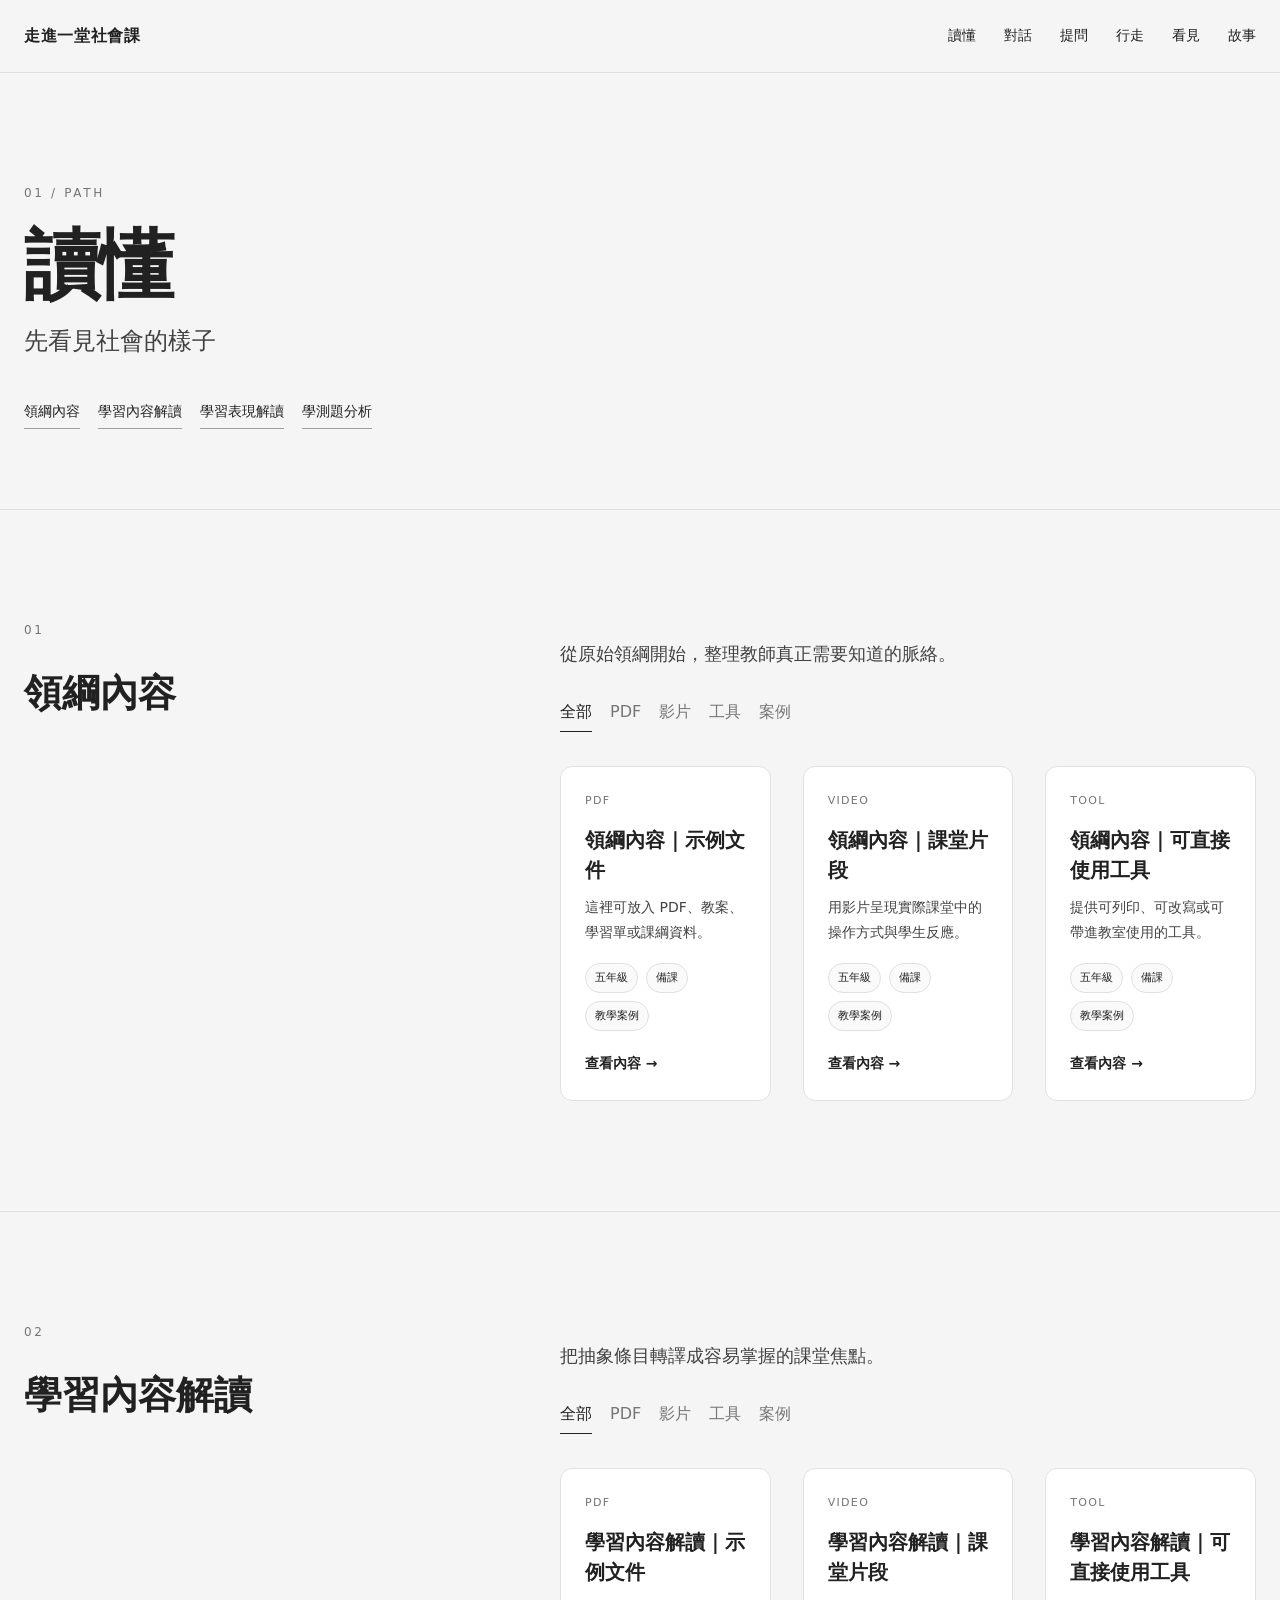
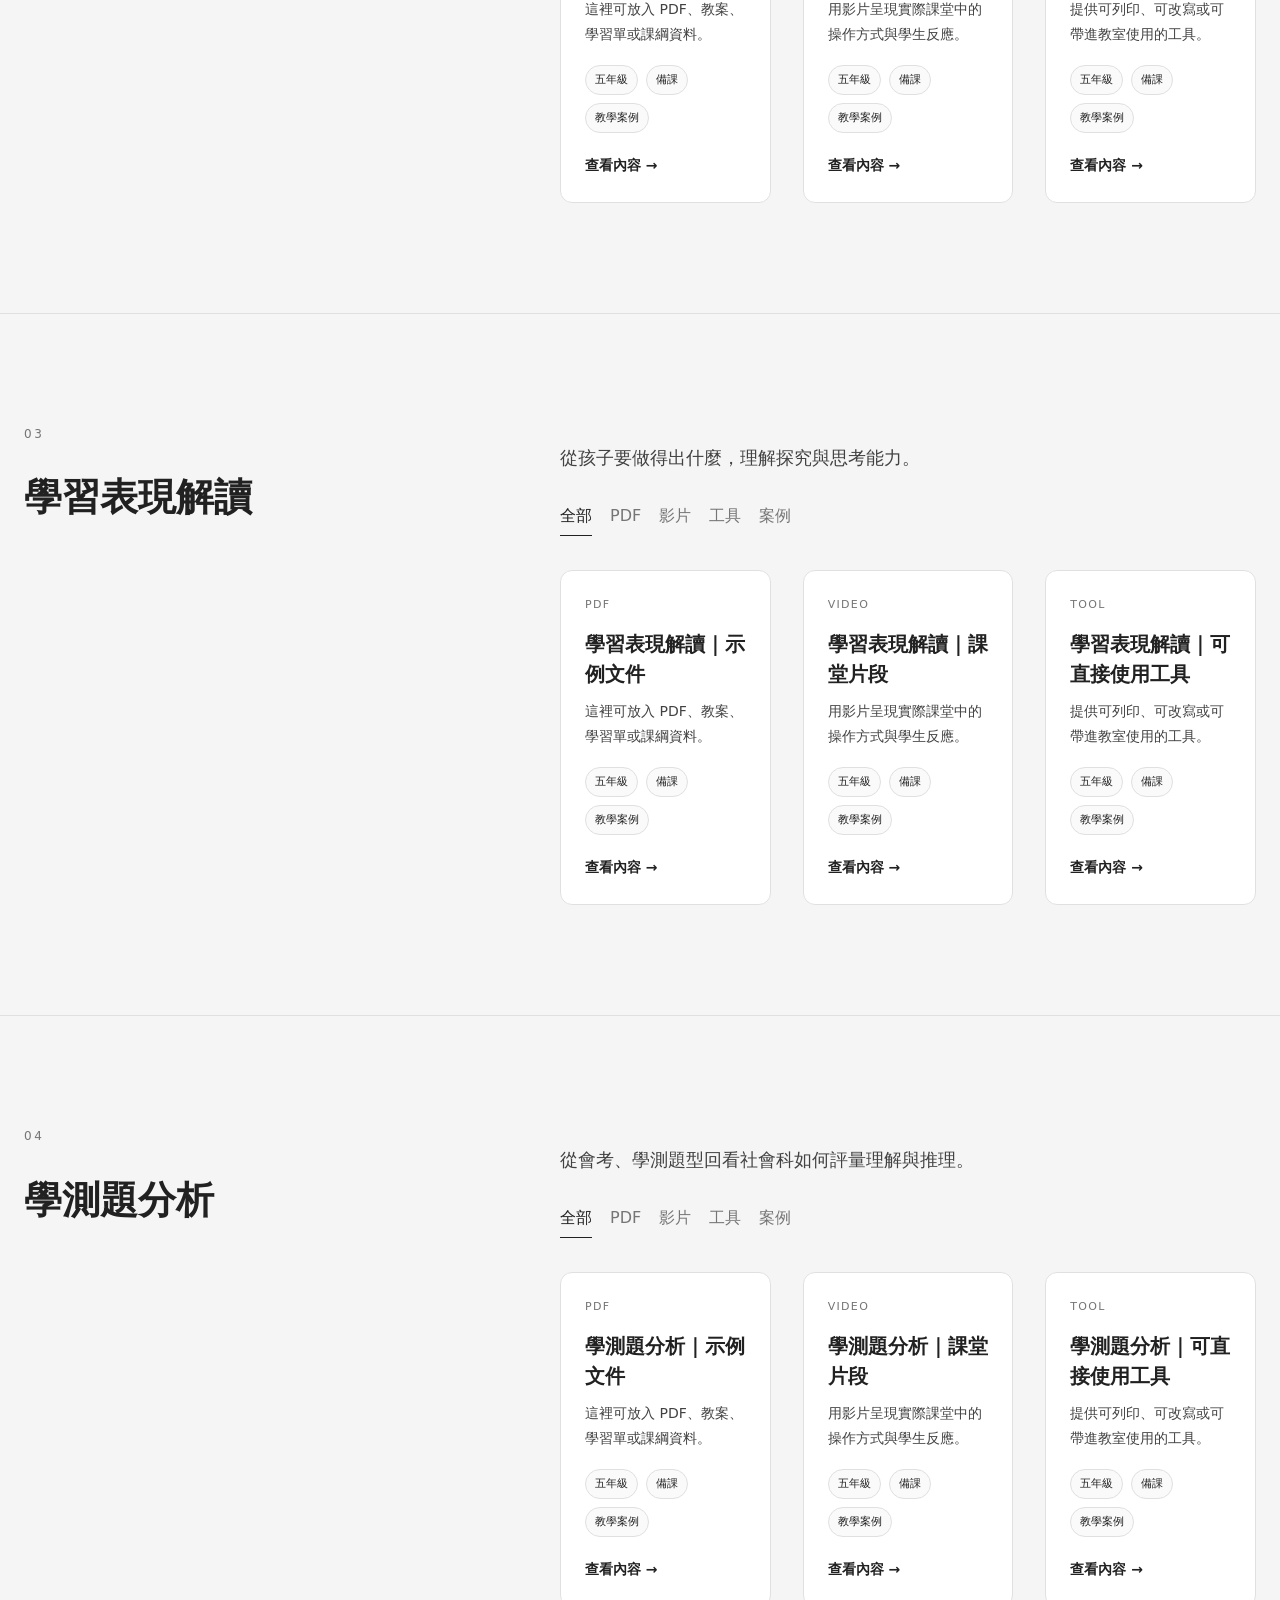
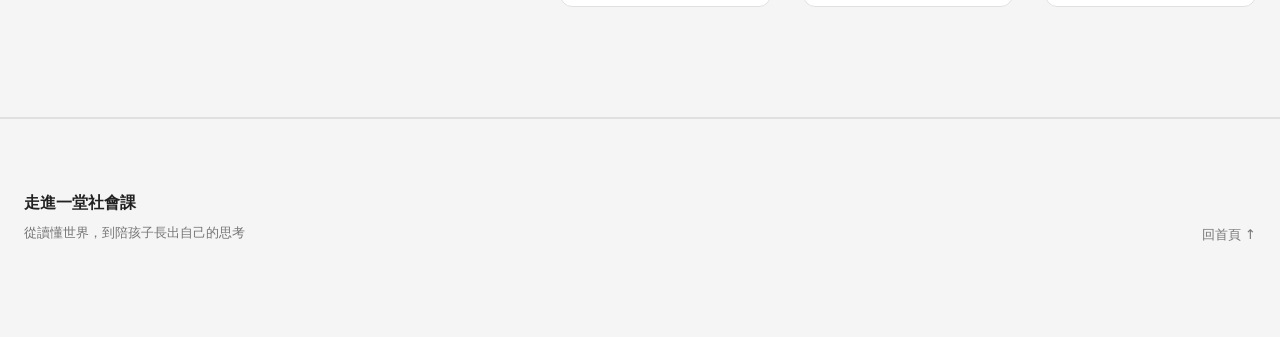
==== read.html @ 01e37ef3 "建立走進一堂社會課網站" ====
<!doctype html><html lang="zh-Hant"><head><meta charset="utf-8"><meta name="viewport" content="width=device-width,initial-scale=1"><title>讀懂｜走進一堂社會課</title><link rel="stylesheet" href="styles.css"></head><body>
<header class="site-header"><div class="container nav"><a class="brand" href="index.html">走進一堂社會課</a><nav class="nav-links"><a href="read.html">讀懂</a><a href="dialogue.html">對話</a><a href="question.html">提問</a><a href="walk.html">行走</a><a href="see.html">看見</a><a href="story.html">故事</a></nav></div></header>
<main><section class="page-hero"><div class="container" data-reveal><div class="eyebrow">01 / PATH</div><h1 class="page-title">讀懂</h1><p class="page-kicker">先看見社會的樣子</p><div class="anchor-nav"><a href="#guideline">領綱內容</a><a href="#content">學習內容解讀</a><a href="#performance">學習表現解讀</a><a href="#assessment">學測題分析</a></div></div></section><section class="content-block" id="guideline"><div class="container"><div class="content-grid"><div data-reveal><div class="eyebrow">01</div><h2>領綱內容</h2></div><div data-reveal><p class="lead">從原始領綱開始，整理教師真正需要知道的脈絡。</p><div class="resource-filters"><button class="filter-btn active" data-filter="all">全部</button><button class="filter-btn" data-filter="pdf">PDF</button><button class="filter-btn" data-filter="video">影片</button><button class="filter-btn" data-filter="tool">工具</button><button class="filter-btn" data-filter="case">案例</button></div><div class="resource-grid"><article class="resource-card" data-type="pdf"><div class="resource-type">PDF</div><h3>領綱內容｜示例文件</h3><p>這裡可放入 PDF、教案、學習單或課綱資料。</p><div class="tags"><span class="tag">五年級</span><span class="tag">備課</span><span class="tag">教學案例</span></div><a class="resource-link" href="#">查看內容 →</a></article><article class="resource-card" data-type="video"><div class="resource-type">VIDEO</div><h3>領綱內容｜課堂片段</h3><p>用影片呈現實際課堂中的操作方式與學生反應。</p><div class="tags"><span class="tag">五年級</span><span class="tag">備課</span><span class="tag">教學案例</span></div><a class="resource-link" href="#">查看內容 →</a></article><article class="resource-card" data-type="tool"><div class="resource-type">TOOL</div><h3>領綱內容｜可直接使用工具</h3><p>提供可列印、可改寫或可帶進教室使用的工具。</p><div class="tags"><span class="tag">五年級</span><span class="tag">備課</span><span class="tag">教學案例</span></div><a class="resource-link" href="#">查看內容 →</a></article></div></div></div></section><section class="content-block" id="content"><div class="container"><div class="content-grid"><div data-reveal><div class="eyebrow">02</div><h2>學習內容解讀</h2></div><div data-reveal><p class="lead">把抽象條目轉譯成容易掌握的課堂焦點。</p><div class="resource-filters"><button class="filter-btn active" data-filter="all">全部</button><button class="filter-btn" data-filter="pdf">PDF</button><button class="filter-btn" data-filter="video">影片</button><button class="filter-btn" data-filter="tool">工具</button><button class="filter-btn" data-filter="case">案例</button></div><div class="resource-grid"><article class="resource-card" data-type="pdf"><div class="resource-type">PDF</div><h3>學習內容解讀｜示例文件</h3><p>這裡可放入 PDF、教案、學習單或課綱資料。</p><div class="tags"><span class="tag">五年級</span><span class="tag">備課</span><span class="tag">教學案例</span></div><a class="resource-link" href="#">查看內容 →</a></article><article class="resource-card" data-type="video"><div class="resource-type">VIDEO</div><h3>學習內容解讀｜課堂片段</h3><p>用影片呈現實際課堂中的操作方式與學生反應。</p><div class="tags"><span class="tag">五年級</span><span class="tag">備課</span><span class="tag">教學案例</span></div><a class="resource-link" href="#">查看內容 →</a></article><article class="resource-card" data-type="tool"><div class="resource-type">TOOL</div><h3>學習內容解讀｜可直接使用工具</h3><p>提供可列印、可改寫或可帶進教室使用的工具。</p><div class="tags"><span class="tag">五年級</span><span class="tag">備課</span><span class="tag">教學案例</span></div><a class="resource-link" href="#">查看內容 →</a></article></div></div></div></section><section class="content-block" id="performance"><div class="container"><div class="content-grid"><div data-reveal><div class="eyebrow">03</div><h2>學習表現解讀</h2></div><div data-reveal><p class="lead">從孩子要做得出什麼，理解探究與思考能力。</p><div class="resource-filters"><button class="filter-btn active" data-filter="all">全部</button><button class="filter-btn" data-filter="pdf">PDF</button><button class="filter-btn" data-filter="video">影片</button><button class="filter-btn" data-filter="tool">工具</button><button class="filter-btn" data-filter="case">案例</button></div><div class="resource-grid"><article class="resource-card" data-type="pdf"><div class="resource-type">PDF</div><h3>學習表現解讀｜示例文件</h3><p>這裡可放入 PDF、教案、學習單或課綱資料。</p><div class="tags"><span class="tag">五年級</span><span class="tag">備課</span><span class="tag">教學案例</span></div><a class="resource-link" href="#">查看內容 →</a></article><article class="resource-card" data-type="video"><div class="resource-type">VIDEO</div><h3>學習表現解讀｜課堂片段</h3><p>用影片呈現實際課堂中的操作方式與學生反應。</p><div class="tags"><span class="tag">五年級</span><span class="tag">備課</span><span class="tag">教學案例</span></div><a class="resource-link" href="#">查看內容 →</a></article><article class="resource-card" data-type="tool"><div class="resource-type">TOOL</div><h3>學習表現解讀｜可直接使用工具</h3><p>提供可列印、可改寫或可帶進教室使用的工具。</p><div class="tags"><span class="tag">五年級</span><span class="tag">備課</span><span class="tag">教學案例</span></div><a class="resource-link" href="#">查看內容 →</a></article></div></div></div></section><section class="content-block" id="assessment"><div class="container"><div class="content-grid"><div data-reveal><div class="eyebrow">04</div><h2>學測題分析</h2></div><div data-reveal><p class="lead">從會考、學測題型回看社會科如何評量理解與推理。</p><div class="resource-filters"><button class="filter-btn active" data-filter="all">全部</button><button class="filter-btn" data-filter="pdf">PDF</button><button class="filter-btn" data-filter="video">影片</button><button class="filter-btn" data-filter="tool">工具</button><button class="filter-btn" data-filter="case">案例</button></div><div class="resource-grid"><article class="resource-card" data-type="pdf"><div class="resource-type">PDF</div><h3>學測題分析｜示例文件</h3><p>這裡可放入 PDF、教案、學習單或課綱資料。</p><div class="tags"><span class="tag">五年級</span><span class="tag">備課</span><span class="tag">教學案例</span></div><a class="resource-link" href="#">查看內容 →</a></article><article class="resource-card" data-type="video"><div class="resource-type">VIDEO</div><h3>學測題分析｜課堂片段</h3><p>用影片呈現實際課堂中的操作方式與學生反應。</p><div class="tags"><span class="tag">五年級</span><span class="tag">備課</span><span class="tag">教學案例</span></div><a class="resource-link" href="#">查看內容 →</a></article><article class="resource-card" data-type="tool"><div class="resource-type">TOOL</div><h3>學測題分析｜可直接使用工具</h3><p>提供可列印、可改寫或可帶進教室使用的工具。</p><div class="tags"><span class="tag">五年級</span><span class="tag">備課</span><span class="tag">教學案例</span></div><a class="resource-link" href="#">查看內容 →</a></article></div></div></div></section></main>
<footer class="footer"><div class="container footer-grid"><div><strong>走進一堂社會課</strong><br><small>從讀懂世界，到陪孩子長出自己的思考</small></div><small><a href="index.html">回首頁 ↑</a></small></div></footer><script src="script.js"></script></body></html>
---- styles.css ----
:root{
  --bg-main:#F5F5F5;
  --bg-card:#FFFFFF;
  --gray-light:#E0E0E0;
  --gray-mid:#9E9E9E;
  --gray-dark:#424242;
  --black:#212121;
  --text-main:#212121;
  --text-secondary:#424242;
  --text-muted:#757575;
  --border:#E0E0E0;
  --container:1240px;
  --radius:16px;
}
*{box-sizing:border-box}
html{scroll-behavior:smooth}
body{
  margin:0;
  background:var(--bg-main);
  color:var(--text-main);
  font-family:"Noto Sans TC","PingFang TC","Microsoft JhengHei",system-ui,sans-serif;
  line-height:1.8;
}
a{color:inherit;text-decoration:none}
img{max-width:100%;display:block}
.container{width:min(var(--container),calc(100% - 48px));margin-inline:auto}
.site-header{
  position:sticky;top:0;z-index:50;background:rgba(245,245,245,.94);
  backdrop-filter:blur(12px);border-bottom:1px solid var(--border)
}
.nav{height:72px;display:flex;align-items:center;justify-content:space-between;gap:24px}
.brand{font-weight:700;letter-spacing:.04em}
.nav-links{display:flex;gap:28px;align-items:center;font-size:14px}
.nav-links a{position:relative}
.nav-links a::after{content:"";position:absolute;left:0;right:0;bottom:-6px;height:1px;background:var(--black);transform:scaleX(0);transform-origin:left;transition:.25s ease}
.nav-links a:hover::after{transform:scaleX(1)}
.hero{min-height:92vh;display:grid;align-items:center;padding:72px 0 56px}
.hero-grid{display:grid;grid-template-columns:1.08fr .92fr;gap:72px;align-items:center}
.eyebrow{font-size:12px;letter-spacing:.22em;color:var(--text-muted);text-transform:uppercase;margin-bottom:18px}
h1{font-size:clamp(56px,6vw,82px);line-height:1.12;letter-spacing:-.03em;margin:0 0 18px}
.hero-sub{font-size:clamp(22px,2.2vw,32px);line-height:1.4;font-weight:400;margin:0 0 26px}
.hero-copy{max-width:600px;color:var(--text-secondary);font-size:17px}
.cta{display:inline-flex;align-items:center;gap:12px;margin-top:34px;border:1px solid var(--gray-dark);border-radius:999px;padding:12px 20px;font-size:14px;transition:.25s ease}
.cta:hover{background:var(--black);color:#fff}
.visual-card{min-height:420px;border:1px solid var(--border);border-radius:28px;background:#fff;display:grid;place-items:center;padding:42px}
.visual-card svg{width:min(440px,100%);height:auto}
.section{padding:140px 0;border-top:1px solid var(--border)}
.section-head{display:flex;justify-content:space-between;gap:32px;align-items:end;margin-bottom:56px}
.section-title{margin:0;font-size:clamp(38px,4vw,56px);line-height:1.2;letter-spacing:-.02em}
.section-note{max-width:380px;color:var(--text-muted)}
.quiz-shell{background:var(--bg-card);border:1px solid var(--border);border-radius:28px;padding:28px;overflow:hidden}
.quiz-intro{display:flex;justify-content:space-between;gap:32px;align-items:end;margin-bottom:24px}
.quiz-intro p{margin:0;color:var(--text-secondary)}
.quiz-frame{width:100%;height:820px;border:0;border-radius:18px;background:#fff}
.path-list{border-top:1px solid var(--border)}
.path-row{display:grid;grid-template-columns:100px 1.15fr 1.35fr 110px;gap:24px;align-items:center;padding:28px 0;border-bottom:1px solid var(--border);transition:.25s ease}
.path-row:hover{padding-left:10px}
.path-no{font-family:Georgia,serif;font-size:58px;font-weight:300;color:var(--gray-mid);line-height:1}
.path-title{font-size:30px;font-weight:700;line-height:1.25}
.path-sub{font-size:14px;color:var(--text-secondary);margin-top:4px}
.path-meta{font-size:14px;color:var(--text-muted)}
.path-icon{display:flex;justify-content:end}
.icon-box{width:74px;height:74px;border-radius:50%;background:#fff;border:1px solid var(--border);display:grid;place-items:center}
.icon-box svg{width:42px;height:42px}
.footer{padding:70px 0 90px;border-top:1px solid var(--border)}
.footer-grid{display:flex;justify-content:space-between;gap:32px;align-items:end}.footer small{color:var(--text-muted)}

/* Subpage */
.page-hero{padding:110px 0 80px;border-bottom:1px solid var(--border)}
.page-title{font-size:clamp(52px,6vw,76px);margin:0 0 14px;line-height:1.1}
.page-kicker{font-size:24px;color:var(--text-secondary);margin:0 0 26px}
.anchor-nav{display:flex;flex-wrap:wrap;gap:18px;margin-top:36px}.anchor-nav a{font-size:14px;border-bottom:1px solid var(--gray-mid);padding-bottom:3px}
.content-block{padding:110px 0;border-bottom:1px solid var(--border)}
.content-grid{display:grid;grid-template-columns:.8fr 1.2fr;gap:72px}.content-grid h2{font-size:38px;margin:0}.lead{font-size:18px;color:var(--text-secondary);max-width:720px}
.resource-filters{display:flex;flex-wrap:wrap;gap:18px;margin:28px 0 34px}.filter-btn{border:0;border-bottom:1px solid transparent;background:none;padding:0 0 4px;cursor:pointer;color:var(--text-muted);font:inherit}.filter-btn.active,.filter-btn:hover{color:var(--black);border-color:var(--black)}
.resource-grid{display:grid;grid-template-columns:repeat(3,1fr);gap:32px}.resource-card{border:1px solid var(--border);border-radius:12px;background:#fff;padding:24px;transition:.25s ease;min-height:220px;display:flex;flex-direction:column}.resource-card:hover{transform:translateY(-2px);border-color:var(--gray-mid)}.resource-type{font-size:11px;letter-spacing:.12em;color:var(--text-muted)}.resource-card h3{font-size:20px;line-height:1.5;margin:14px 0 10px}.resource-card p{font-size:14px;color:var(--text-secondary);margin:0 0 18px}.tags{display:flex;flex-wrap:wrap;gap:8px;margin-top:auto}.tag{font-size:11px;border:1px solid var(--border);background:#fafafa;border-radius:999px;padding:4px 9px}.resource-link{margin-top:20px;font-size:14px;font-weight:600}
.strategy-grid{display:grid;grid-template-columns:repeat(4,1fr);gap:18px;margin-top:32px}.strategy-pill{padding:20px;border:1px solid var(--border);background:#fff;border-radius:14px;font-weight:600}
.story-list{display:grid;grid-template-columns:repeat(2,1fr);gap:28px}.story-card{background:#fff;border:1px solid var(--border);border-radius:14px;padding:28px}.story-card h3{margin:0 0 8px}.story-card p{color:var(--text-secondary)}

@media (max-width:900px){
  .nav-links{display:none}.hero{min-height:auto;padding:96px 0 80px}.hero-grid{grid-template-columns:1fr;gap:40px}.visual-card{min-height:320px}.section{padding:96px 0}.section-head,.quiz-intro{display:block}.section-note{margin-top:16px}.quiz-frame{height:760px}.path-row{grid-template-columns:72px 1fr 70px}.path-meta{grid-column:2/3}.path-icon{grid-row:1/3;grid-column:3}.path-no{font-size:46px}.resource-grid{grid-template-columns:1fr 1fr}.strategy-grid{grid-template-columns:1fr 1fr}.content-grid{grid-template-columns:1fr;gap:28px}.story-list{grid-template-columns:1fr}
}
@media (max-width:640px){
  .container{width:min(var(--container),calc(100% - 48px))}.hero{padding-top:72px}.hero-grid{gap:28px}h1{font-size:44px}.hero-sub{font-size:23px}.visual-card{padding:24px;min-height:260px}.section{padding:84px 0}.section-title{font-size:36px}.quiz-shell{padding:16px;border-radius:18px}.quiz-frame{height:720px}.path-row{grid-template-columns:58px 1fr 54px;gap:14px}.path-no{font-size:40px}.path-title{font-size:24px}.icon-box{width:52px;height:52px}.icon-box svg{width:30px;height:30px}.resource-grid,.strategy-grid{grid-template-columns:1fr}.page-hero{padding:80px 0 58px}.page-title{font-size:46px}.content-block{padding:84px 0}
}
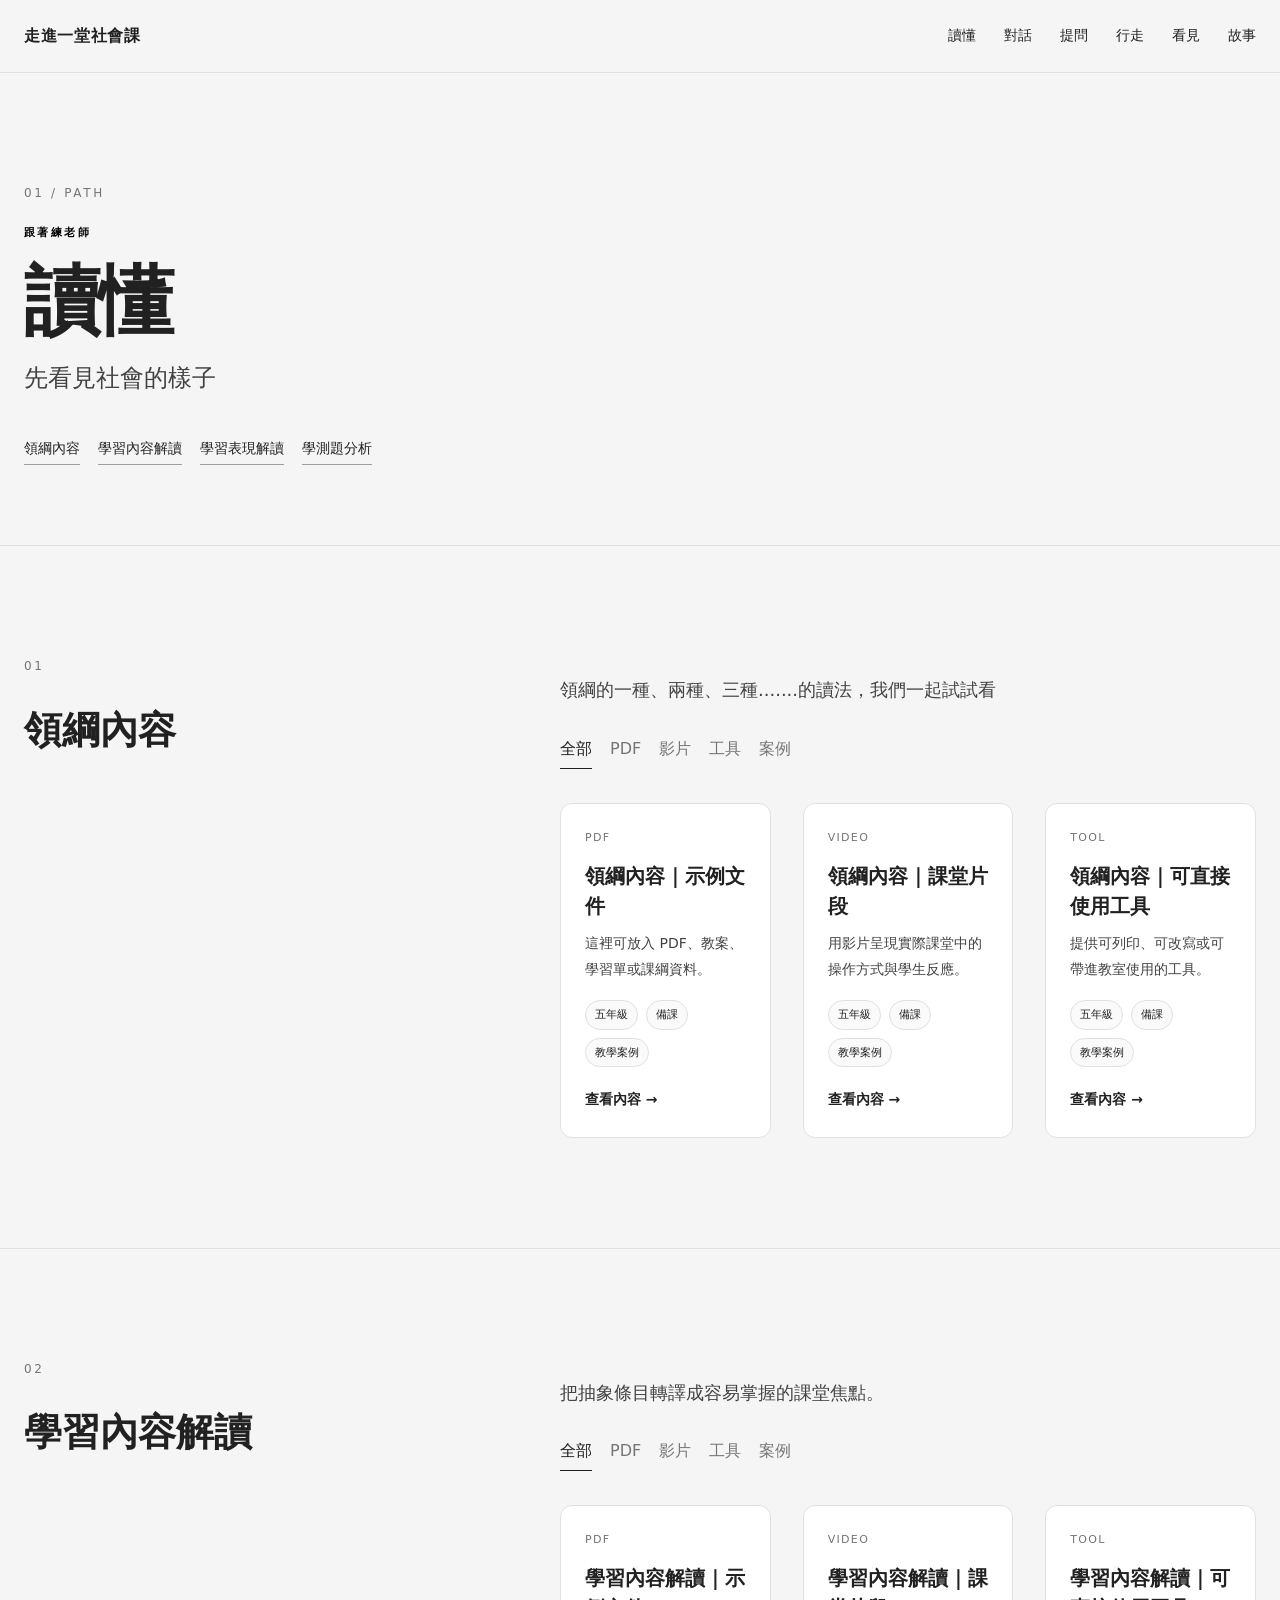
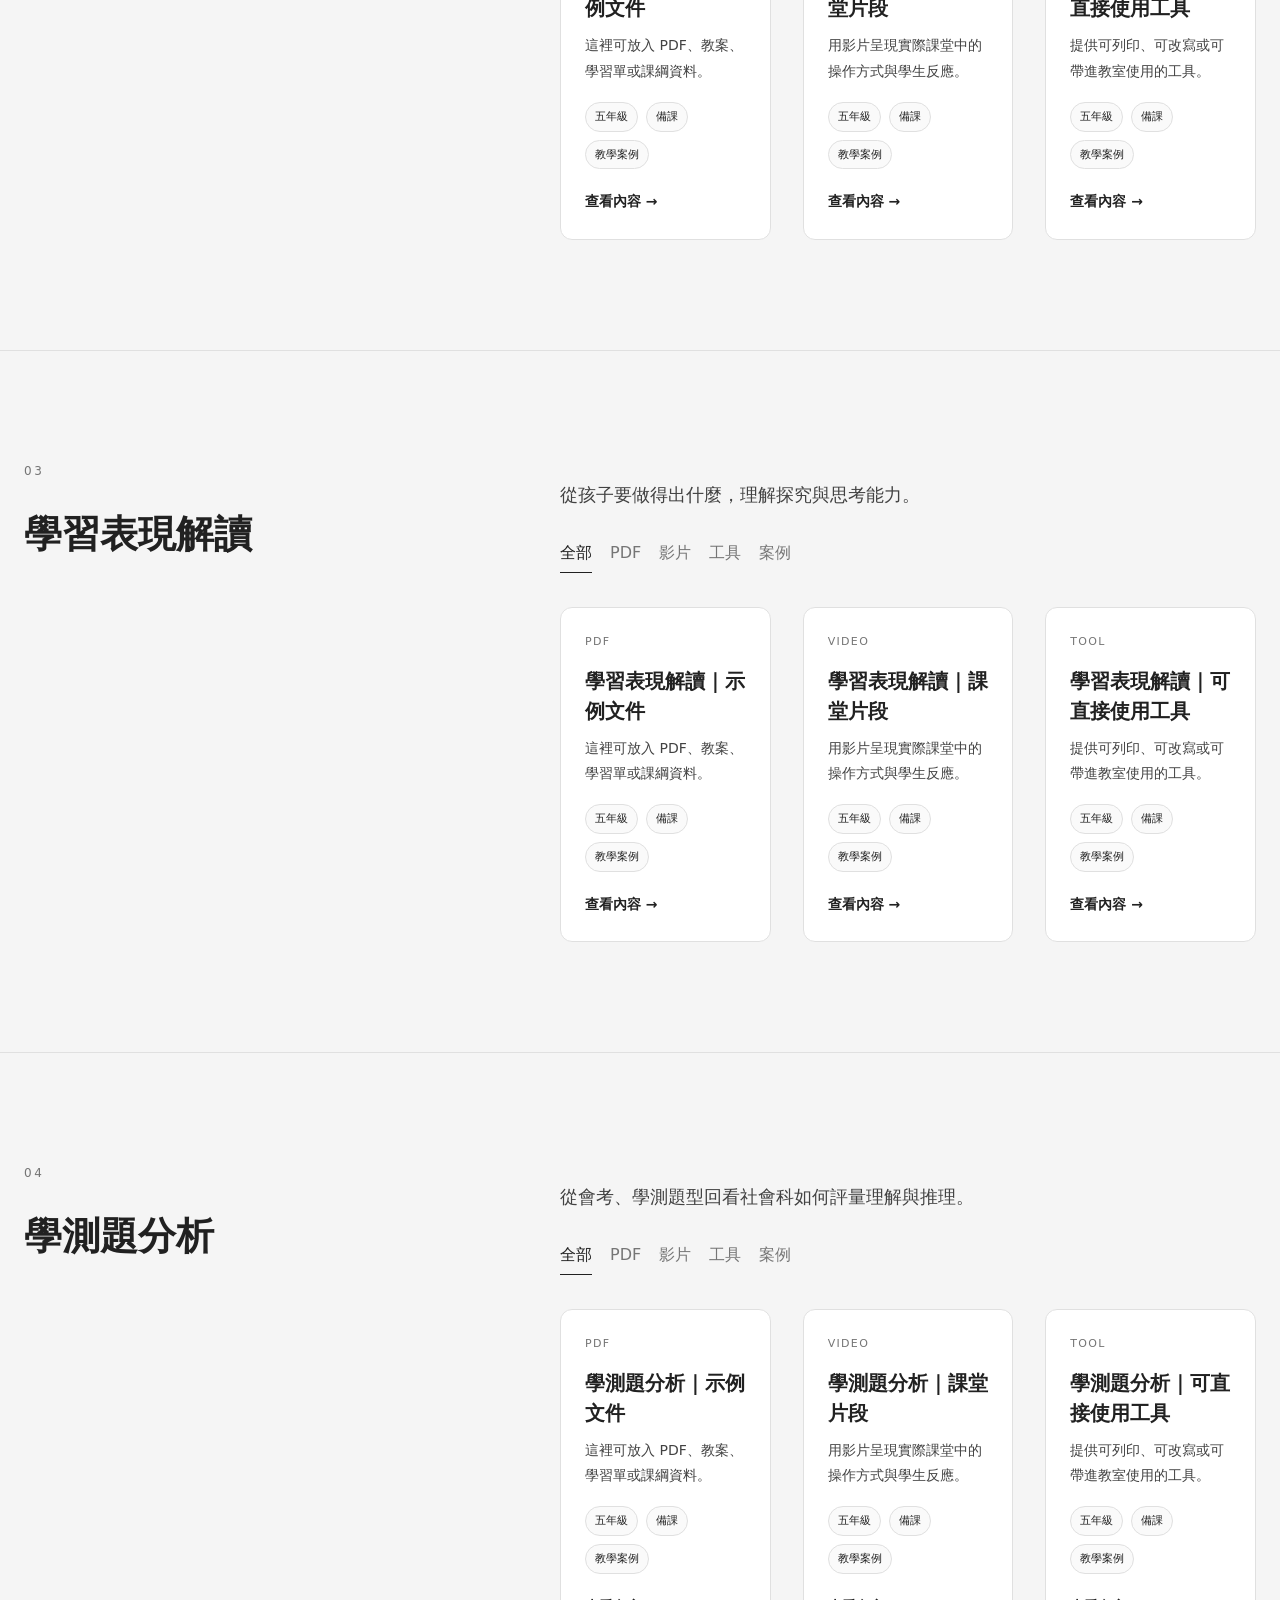
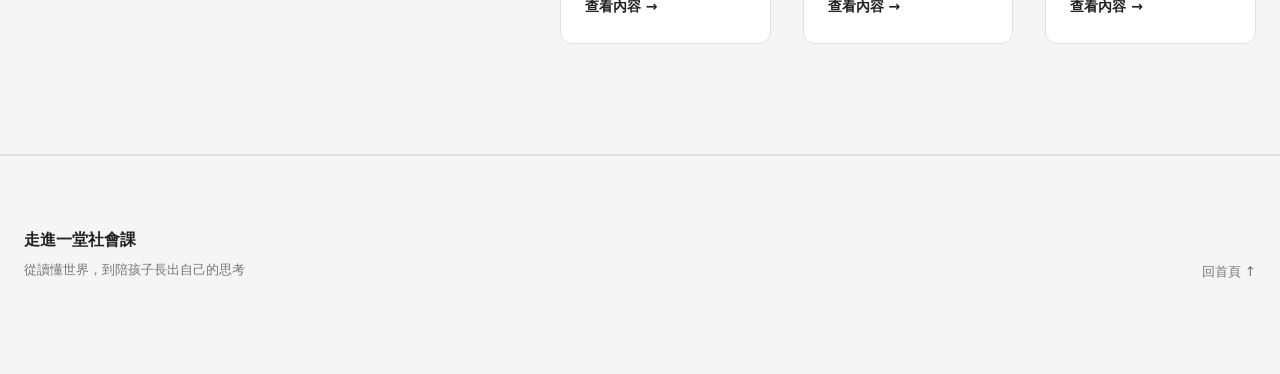
==== commit 68e4ed27: "更新網頁" ====
--- a/read.html
+++ b/read.html
@@ -1,4 +1,4 @@
 <!doctype html><html lang="zh-Hant"><head><meta charset="utf-8"><meta name="viewport" content="width=device-width,initial-scale=1"><title>讀懂｜走進一堂社會課</title><link rel="stylesheet" href="styles.css"></head><body>
 <header class="site-header"><div class="container nav"><a class="brand" href="index.html">走進一堂社會課</a><nav class="nav-links"><a href="read.html">讀懂</a><a href="dialogue.html">對話</a><a href="question.html">提問</a><a href="walk.html">行走</a><a href="see.html">看見</a><a href="story.html">故事</a></nav></div></header>
-<main><section class="page-hero"><div class="container" data-reveal><div class="eyebrow">01 / PATH</div><h1 class="page-title">讀懂</h1><p class="page-kicker">先看見社會的樣子</p><div class="anchor-nav"><a href="#guideline">領綱內容</a><a href="#content">學習內容解讀</a><a href="#performance">學習表現解讀</a><a href="#assessment">學測題分析</a></div></div></section><section class="content-block" id="guideline"><div class="container"><div class="content-grid"><div data-reveal><div class="eyebrow">01</div><h2>領綱內容</h2></div><div data-reveal><p class="lead">從原始領綱開始，整理教師真正需要知道的脈絡。</p><div class="resource-filters"><button class="filter-btn active" data-filter="all">全部</button><button class="filter-btn" data-filter="pdf">PDF</button><button class="filter-btn" data-filter="video">影片</button><button class="filter-btn" data-filter="tool">工具</button><button class="filter-btn" data-filter="case">案例</button></div><div class="resource-grid"><article class="resource-card" data-type="pdf"><div class="resource-type">PDF</div><h3>領綱內容｜示例文件</h3><p>這裡可放入 PDF、教案、學習單或課綱資料。</p><div class="tags"><span class="tag">五年級</span><span class="tag">備課</span><span class="tag">教學案例</span></div><a class="resource-link" href="#">查看內容 →</a></article><article class="resource-card" data-type="video"><div class="resource-type">VIDEO</div><h3>領綱內容｜課堂片段</h3><p>用影片呈現實際課堂中的操作方式與學生反應。</p><div class="tags"><span class="tag">五年級</span><span class="tag">備課</span><span class="tag">教學案例</span></div><a class="resource-link" href="#">查看內容 →</a></article><article class="resource-card" data-type="tool"><div class="resource-type">TOOL</div><h3>領綱內容｜可直接使用工具</h3><p>提供可列印、可改寫或可帶進教室使用的工具。</p><div class="tags"><span class="tag">五年級</span><span class="tag">備課</span><span class="tag">教學案例</span></div><a class="resource-link" href="#">查看內容 →</a></article></div></div></div></section><section class="content-block" id="content"><div class="container"><div class="content-grid"><div data-reveal><div class="eyebrow">02</div><h2>學習內容解讀</h2></div><div data-reveal><p class="lead">把抽象條目轉譯成容易掌握的課堂焦點。</p><div class="resource-filters"><button class="filter-btn active" data-filter="all">全部</button><button class="filter-btn" data-filter="pdf">PDF</button><button class="filter-btn" data-filter="video">影片</button><button class="filter-btn" data-filter="tool">工具</button><button class="filter-btn" data-filter="case">案例</button></div><div class="resource-grid"><article class="resource-card" data-type="pdf"><div class="resource-type">PDF</div><h3>學習內容解讀｜示例文件</h3><p>這裡可放入 PDF、教案、學習單或課綱資料。</p><div class="tags"><span class="tag">五年級</span><span class="tag">備課</span><span class="tag">教學案例</span></div><a class="resource-link" href="#">查看內容 →</a></article><article class="resource-card" data-type="video"><div class="resource-type">VIDEO</div><h3>學習內容解讀｜課堂片段</h3><p>用影片呈現實際課堂中的操作方式與學生反應。</p><div class="tags"><span class="tag">五年級</span><span class="tag">備課</span><span class="tag">教學案例</span></div><a class="resource-link" href="#">查看內容 →</a></article><article class="resource-card" data-type="tool"><div class="resource-type">TOOL</div><h3>學習內容解讀｜可直接使用工具</h3><p>提供可列印、可改寫或可帶進教室使用的工具。</p><div class="tags"><span class="tag">五年級</span><span class="tag">備課</span><span class="tag">教學案例</span></div><a class="resource-link" href="#">查看內容 →</a></article></div></div></div></section><section class="content-block" id="performance"><div class="container"><div class="content-grid"><div data-reveal><div class="eyebrow">03</div><h2>學習表現解讀</h2></div><div data-reveal><p class="lead">從孩子要做得出什麼，理解探究與思考能力。</p><div class="resource-filters"><button class="filter-btn active" data-filter="all">全部</button><button class="filter-btn" data-filter="pdf">PDF</button><button class="filter-btn" data-filter="video">影片</button><button class="filter-btn" data-filter="tool">工具</button><button class="filter-btn" data-filter="case">案例</button></div><div class="resource-grid"><article class="resource-card" data-type="pdf"><div class="resource-type">PDF</div><h3>學習表現解讀｜示例文件</h3><p>這裡可放入 PDF、教案、學習單或課綱資料。</p><div class="tags"><span class="tag">五年級</span><span class="tag">備課</span><span class="tag">教學案例</span></div><a class="resource-link" href="#">查看內容 →</a></article><article class="resource-card" data-type="video"><div class="resource-type">VIDEO</div><h3>學習表現解讀｜課堂片段</h3><p>用影片呈現實際課堂中的操作方式與學生反應。</p><div class="tags"><span class="tag">五年級</span><span class="tag">備課</span><span class="tag">教學案例</span></div><a class="resource-link" href="#">查看內容 →</a></article><article class="resource-card" data-type="tool"><div class="resource-type">TOOL</div><h3>學習表現解讀｜可直接使用工具</h3><p>提供可列印、可改寫或可帶進教室使用的工具。</p><div class="tags"><span class="tag">五年級</span><span class="tag">備課</span><span class="tag">教學案例</span></div><a class="resource-link" href="#">查看內容 →</a></article></div></div></div></section><section class="content-block" id="assessment"><div class="container"><div class="content-grid"><div data-reveal><div class="eyebrow">04</div><h2>學測題分析</h2></div><div data-reveal><p class="lead">從會考、學測題型回看社會科如何評量理解與推理。</p><div class="resource-filters"><button class="filter-btn active" data-filter="all">全部</button><button class="filter-btn" data-filter="pdf">PDF</button><button class="filter-btn" data-filter="video">影片</button><button class="filter-btn" data-filter="tool">工具</button><button class="filter-btn" data-filter="case">案例</button></div><div class="resource-grid"><article class="resource-card" data-type="pdf"><div class="resource-type">PDF</div><h3>學測題分析｜示例文件</h3><p>這裡可放入 PDF、教案、學習單或課綱資料。</p><div class="tags"><span class="tag">五年級</span><span class="tag">備課</span><span class="tag">教學案例</span></div><a class="resource-link" href="#">查看內容 →</a></article><article class="resource-card" data-type="video"><div class="resource-type">VIDEO</div><h3>學測題分析｜課堂片段</h3><p>用影片呈現實際課堂中的操作方式與學生反應。</p><div class="tags"><span class="tag">五年級</span><span class="tag">備課</span><span class="tag">教學案例</span></div><a class="resource-link" href="#">查看內容 →</a></article><article class="resource-card" data-type="tool"><div class="resource-type">TOOL</div><h3>學測題分析｜可直接使用工具</h3><p>提供可列印、可改寫或可帶進教室使用的工具。</p><div class="tags"><span class="tag">五年級</span><span class="tag">備課</span><span class="tag">教學案例</span></div><a class="resource-link" href="#">查看內容 →</a></article></div></div></div></section></main>
+<main><section class="page-hero"><div class="container" data-reveal><div class="eyebrow">01 / PATH</div><div style="font-size:11px;font-weight:700;letter-spacing:.22em;margin-bottom:17px;text-transform:none;color:#000">跟著練老師</div><h1 class="page-title">讀懂</h1><p class="page-kicker">先看見社會的樣子</p><div class="anchor-nav"><a href="#guideline">領綱內容</a><a href="#content">學習內容解讀</a><a href="#performance">學習表現解讀</a><a href="#assessment">學測題分析</a></div></div></section><section class="content-block" id="guideline"><div class="container"><div class="content-grid"><div data-reveal><div class="eyebrow">01</div><h2>領綱內容</h2></div><div data-reveal><p class="lead">領綱的一種、兩種、三種.......的讀法，我們一起試試看</p><div class="resource-filters"><button class="filter-btn active" data-filter="all">全部</button><button class="filter-btn" data-filter="pdf">PDF</button><button class="filter-btn" data-filter="video">影片</button><button class="filter-btn" data-filter="tool">工具</button><button class="filter-btn" data-filter="case">案例</button></div><div class="resource-grid"><article class="resource-card" data-type="pdf"><div class="resource-type">PDF</div><h3>領綱內容｜示例文件</h3><p>這裡可放入 PDF、教案、學習單或課綱資料。</p><div class="tags"><span class="tag">五年級</span><span class="tag">備課</span><span class="tag">教學案例</span></div><a class="resource-link" href="#">查看內容 →</a></article><article class="resource-card" data-type="video"><div class="resource-type">VIDEO</div><h3>領綱內容｜課堂片段</h3><p>用影片呈現實際課堂中的操作方式與學生反應。</p><div class="tags"><span class="tag">五年級</span><span class="tag">備課</span><span class="tag">教學案例</span></div><a class="resource-link" href="#">查看內容 →</a></article><article class="resource-card" data-type="tool"><div class="resource-type">TOOL</div><h3>領綱內容｜可直接使用工具</h3><p>提供可列印、可改寫或可帶進教室使用的工具。</p><div class="tags"><span class="tag">五年級</span><span class="tag">備課</span><span class="tag">教學案例</span></div><a class="resource-link" href="#">查看內容 →</a></article></div></div></div></section><section class="content-block" id="content"><div class="container"><div class="content-grid"><div data-reveal><div class="eyebrow">02</div><h2>學習內容解讀</h2></div><div data-reveal><p class="lead">把抽象條目轉譯成容易掌握的課堂焦點。</p><div class="resource-filters"><button class="filter-btn active" data-filter="all">全部</button><button class="filter-btn" data-filter="pdf">PDF</button><button class="filter-btn" data-filter="video">影片</button><button class="filter-btn" data-filter="tool">工具</button><button class="filter-btn" data-filter="case">案例</button></div><div class="resource-grid"><article class="resource-card" data-type="pdf"><div class="resource-type">PDF</div><h3>學習內容解讀｜示例文件</h3><p>這裡可放入 PDF、教案、學習單或課綱資料。</p><div class="tags"><span class="tag">五年級</span><span class="tag">備課</span><span class="tag">教學案例</span></div><a class="resource-link" href="#">查看內容 →</a></article><article class="resource-card" data-type="video"><div class="resource-type">VIDEO</div><h3>學習內容解讀｜課堂片段</h3><p>用影片呈現實際課堂中的操作方式與學生反應。</p><div class="tags"><span class="tag">五年級</span><span class="tag">備課</span><span class="tag">教學案例</span></div><a class="resource-link" href="#">查看內容 →</a></article><article class="resource-card" data-type="tool"><div class="resource-type">TOOL</div><h3>學習內容解讀｜可直接使用工具</h3><p>提供可列印、可改寫或可帶進教室使用的工具。</p><div class="tags"><span class="tag">五年級</span><span class="tag">備課</span><span class="tag">教學案例</span></div><a class="resource-link" href="#">查看內容 →</a></article></div></div></div></section><section class="content-block" id="performance"><div class="container"><div class="content-grid"><div data-reveal><div class="eyebrow">03</div><h2>學習表現解讀</h2></div><div data-reveal><p class="lead">從孩子要做得出什麼，理解探究與思考能力。</p><div class="resource-filters"><button class="filter-btn active" data-filter="all">全部</button><button class="filter-btn" data-filter="pdf">PDF</button><button class="filter-btn" data-filter="video">影片</button><button class="filter-btn" data-filter="tool">工具</button><button class="filter-btn" data-filter="case">案例</button></div><div class="resource-grid"><article class="resource-card" data-type="pdf"><div class="resource-type">PDF</div><h3>學習表現解讀｜示例文件</h3><p>這裡可放入 PDF、教案、學習單或課綱資料。</p><div class="tags"><span class="tag">五年級</span><span class="tag">備課</span><span class="tag">教學案例</span></div><a class="resource-link" href="#">查看內容 →</a></article><article class="resource-card" data-type="video"><div class="resource-type">VIDEO</div><h3>學習表現解讀｜課堂片段</h3><p>用影片呈現實際課堂中的操作方式與學生反應。</p><div class="tags"><span class="tag">五年級</span><span class="tag">備課</span><span class="tag">教學案例</span></div><a class="resource-link" href="#">查看內容 →</a></article><article class="resource-card" data-type="tool"><div class="resource-type">TOOL</div><h3>學習表現解讀｜可直接使用工具</h3><p>提供可列印、可改寫或可帶進教室使用的工具。</p><div class="tags"><span class="tag">五年級</span><span class="tag">備課</span><span class="tag">教學案例</span></div><a class="resource-link" href="#">查看內容 →</a></article></div></div></div></section><section class="content-block" id="assessment"><div class="container"><div class="content-grid"><div data-reveal><div class="eyebrow">04</div><h2>學測題分析</h2></div><div data-reveal><p class="lead">從會考、學測題型回看社會科如何評量理解與推理。</p><div class="resource-filters"><button class="filter-btn active" data-filter="all">全部</button><button class="filter-btn" data-filter="pdf">PDF</button><button class="filter-btn" data-filter="video">影片</button><button class="filter-btn" data-filter="tool">工具</button><button class="filter-btn" data-filter="case">案例</button></div><div class="resource-grid"><article class="resource-card" data-type="pdf"><div class="resource-type">PDF</div><h3>學測題分析｜示例文件</h3><p>這裡可放入 PDF、教案、學習單或課綱資料。</p><div class="tags"><span class="tag">五年級</span><span class="tag">備課</span><span class="tag">教學案例</span></div><a class="resource-link" href="#">查看內容 →</a></article><article class="resource-card" data-type="video"><div class="resource-type">VIDEO</div><h3>學測題分析｜課堂片段</h3><p>用影片呈現實際課堂中的操作方式與學生反應。</p><div class="tags"><span class="tag">五年級</span><span class="tag">備課</span><span class="tag">教學案例</span></div><a class="resource-link" href="#">查看內容 →</a></article><article class="resource-card" data-type="tool"><div class="resource-type">TOOL</div><h3>學測題分析｜可直接使用工具</h3><p>提供可列印、可改寫或可帶進教室使用的工具。</p><div class="tags"><span class="tag">五年級</span><span class="tag">備課</span><span class="tag">教學案例</span></div><a class="resource-link" href="#">查看內容 →</a></article></div></div></div></section></main>
 <footer class="footer"><div class="container footer-grid"><div><strong>走進一堂社會課</strong><br><small>從讀懂世界，到陪孩子長出自己的思考</small></div><small><a href="index.html">回首頁 ↑</a></small></div></footer><script src="script.js"></script></body></html>
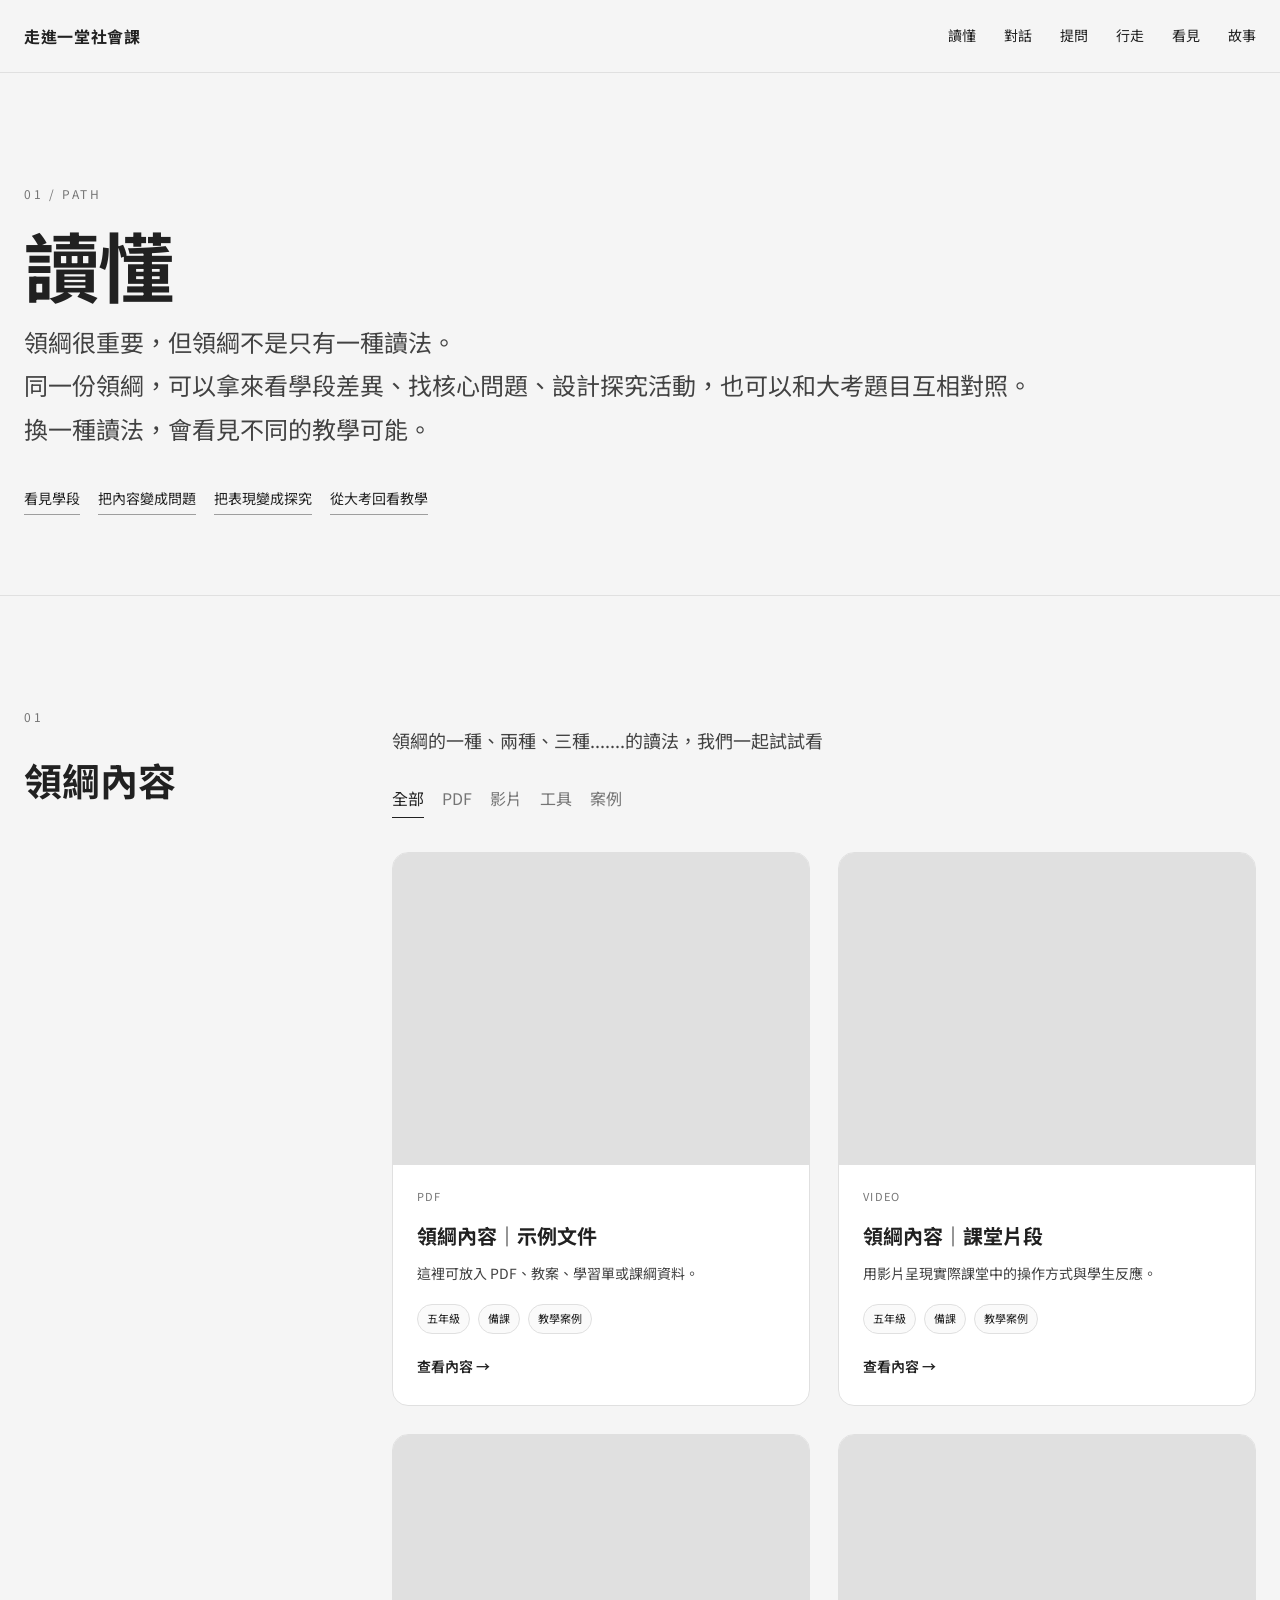
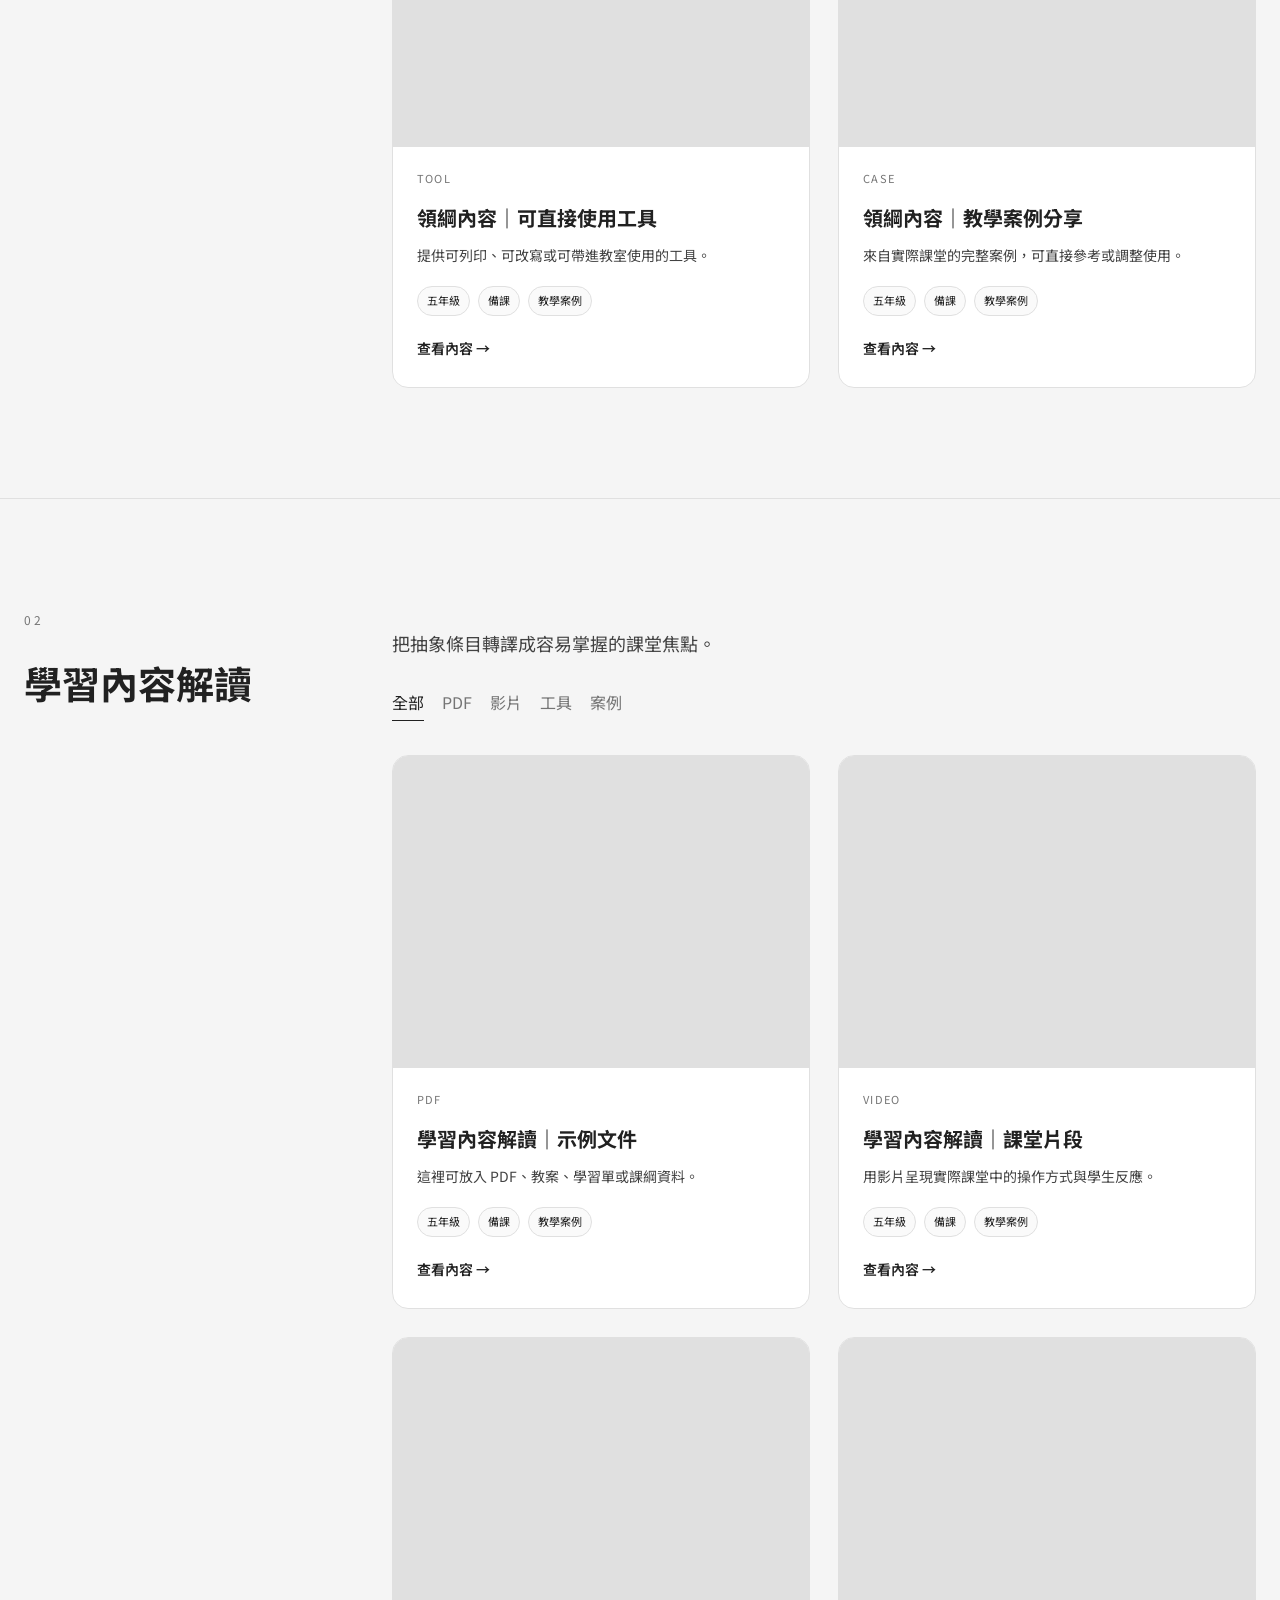
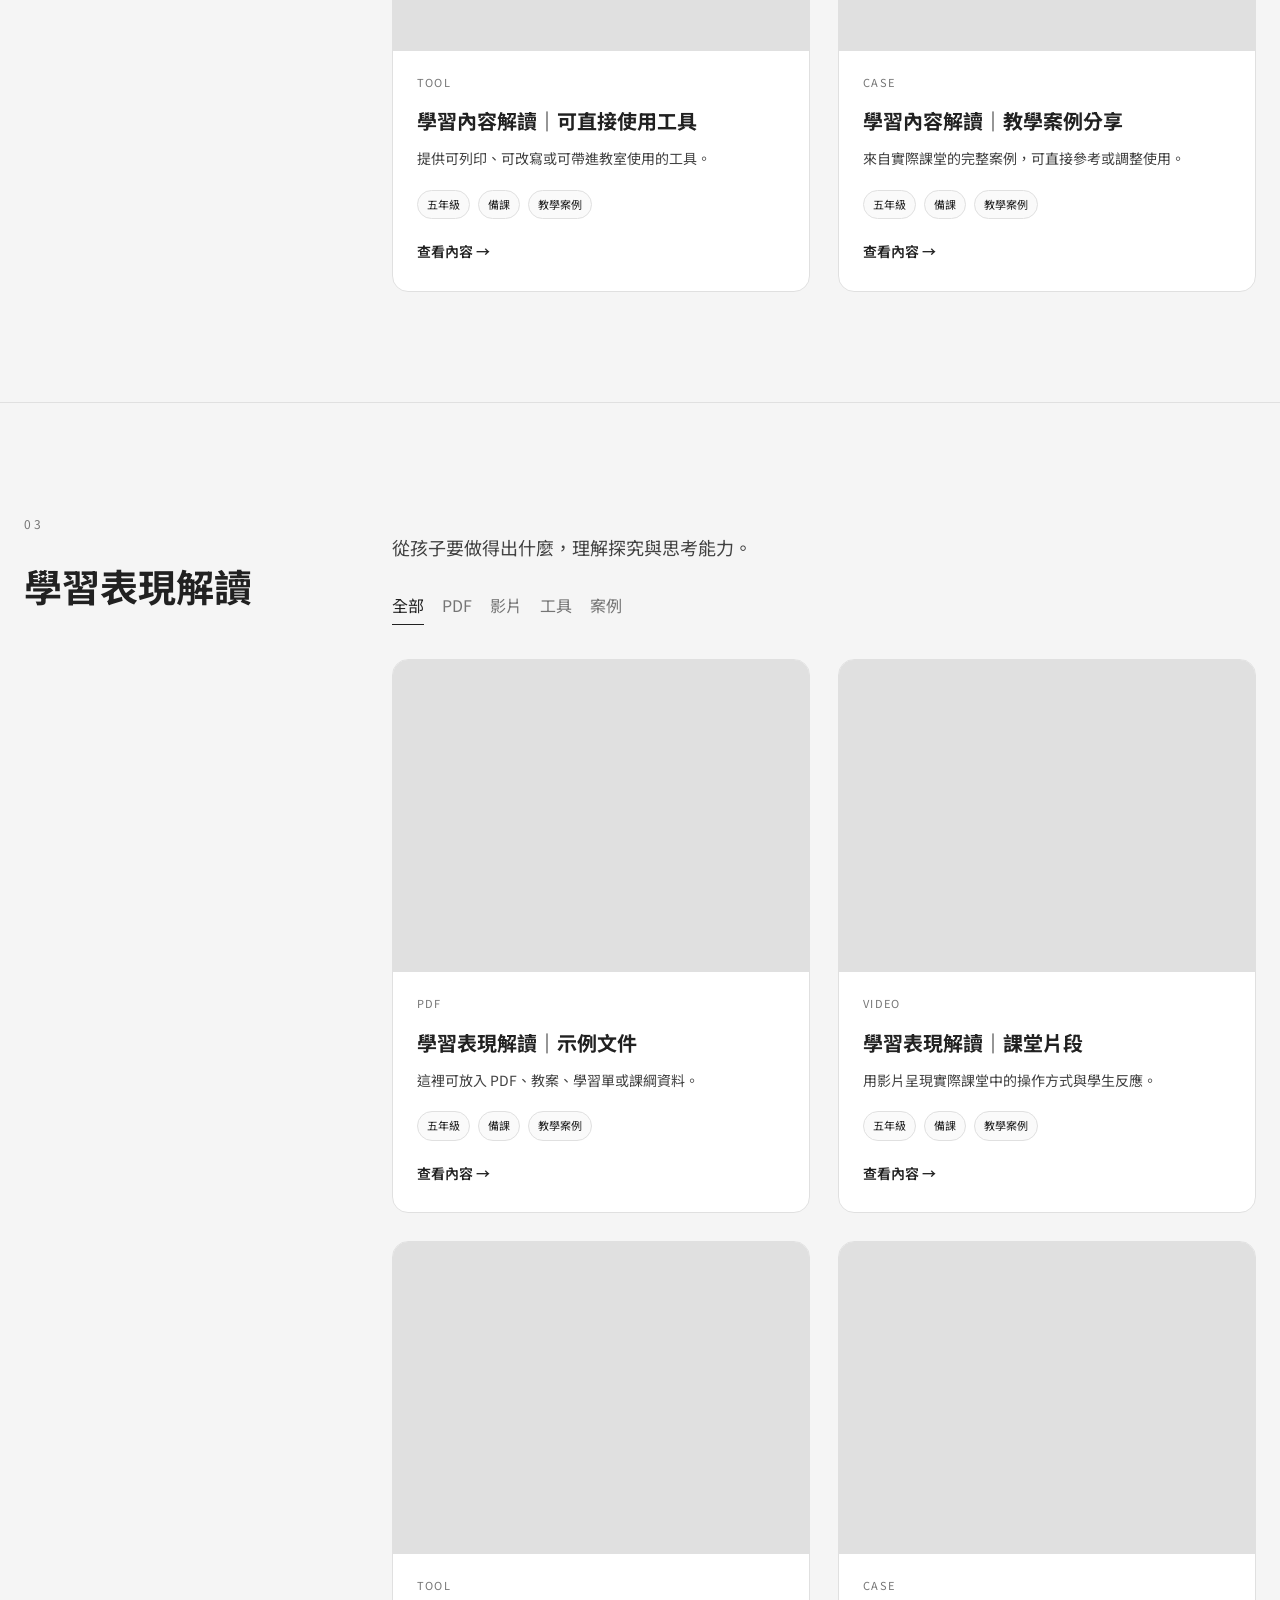
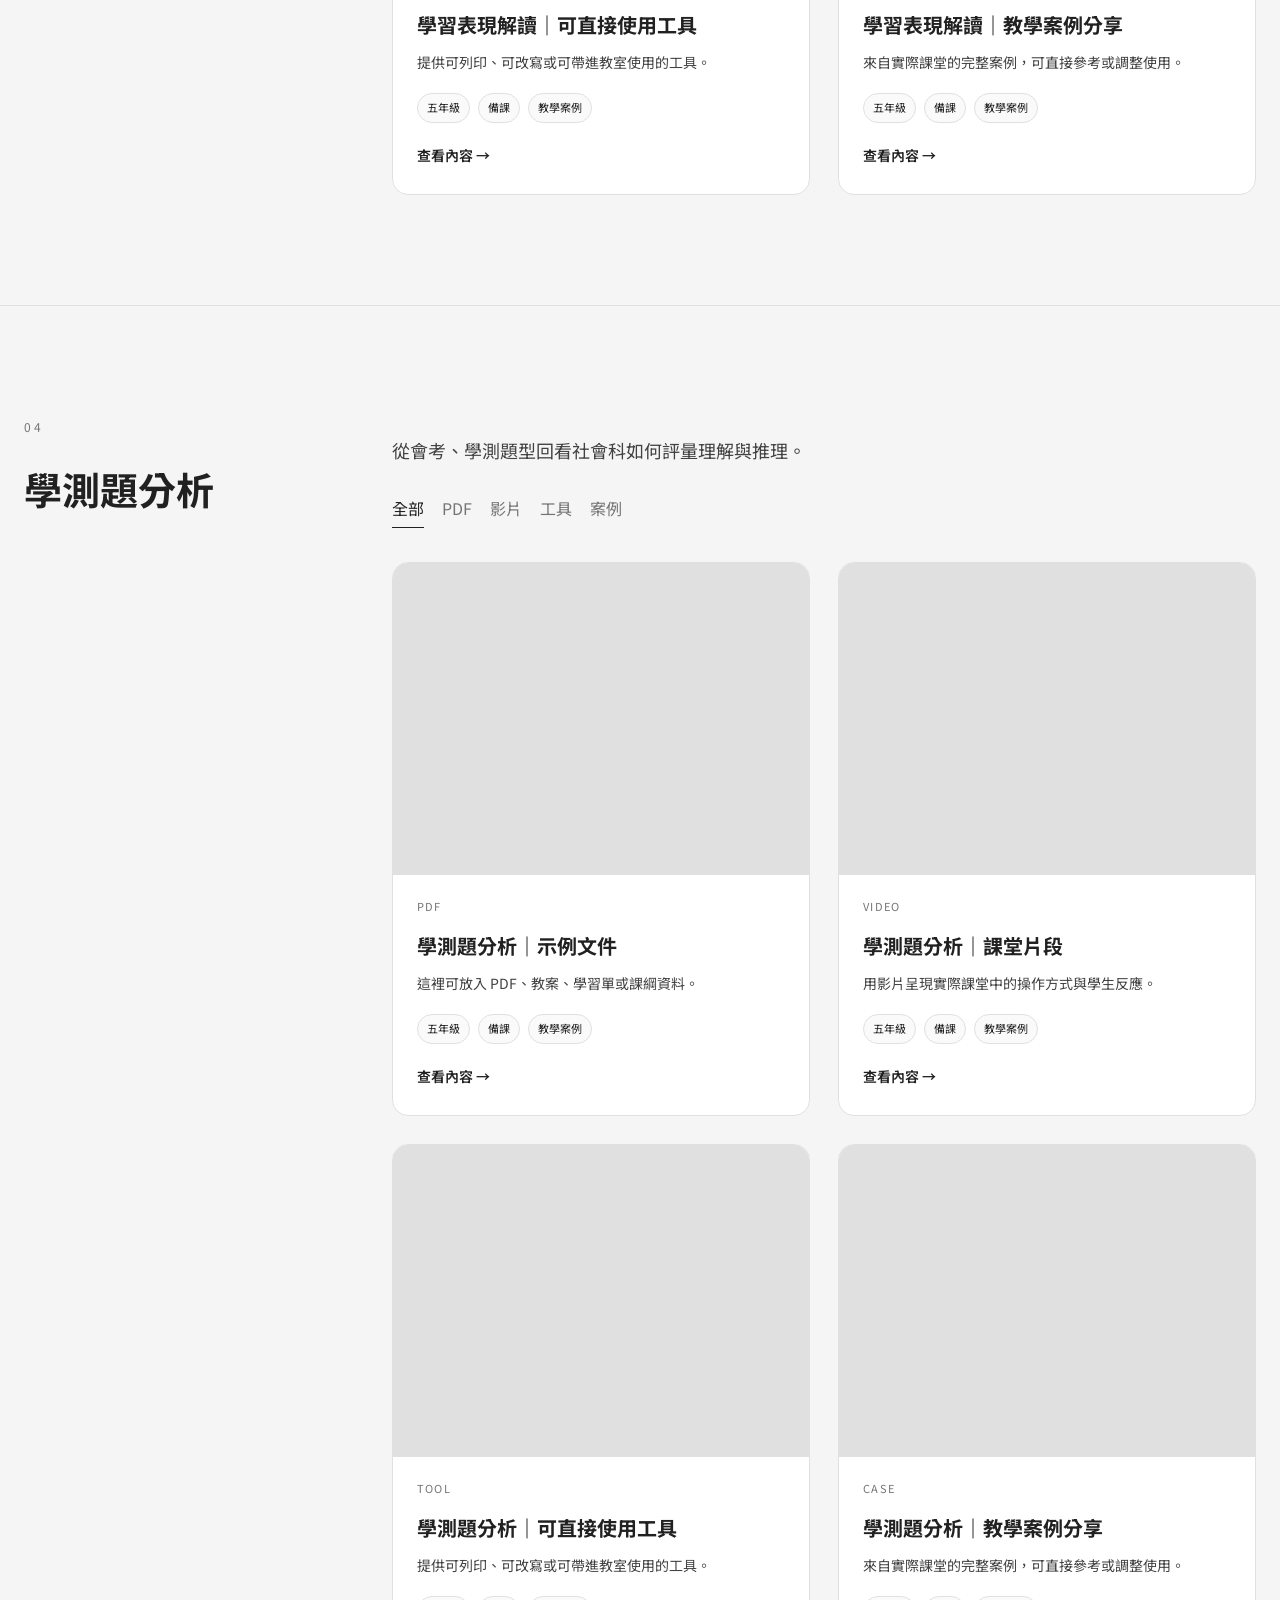
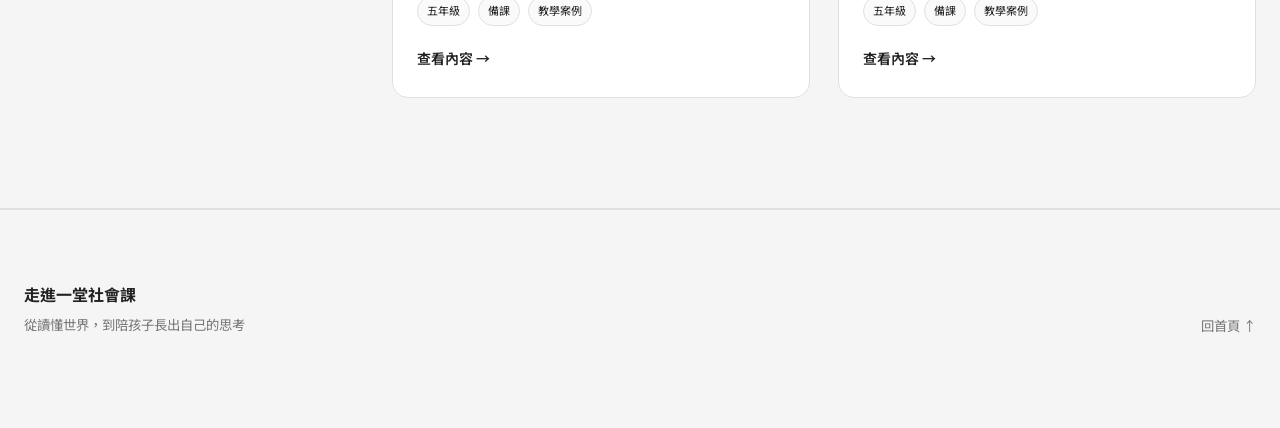
==== commit 71e76a64: "更新網頁" ====
--- a/read.html
+++ b/read.html
@@ -1,4 +1,4 @@
-<!doctype html><html lang="zh-Hant"><head><meta charset="utf-8"><meta name="viewport" content="width=device-width,initial-scale=1"><title>讀懂｜走進一堂社會課</title><link rel="stylesheet" href="styles.css"></head><body>
+<!doctype html><html lang="zh-Hant"><head><meta charset="utf-8"><meta name="viewport" content="width=device-width,initial-scale=1"><title>讀懂｜走進一堂社會課</title><link rel="preconnect" href="https://fonts.googleapis.com"><link rel="preconnect" href="https://fonts.gstatic.com" crossorigin><link href="https://fonts.googleapis.com/css2?family=Noto+Sans+TC:wght@400;500;700;900&family=Inter:wght@400;500;600;700&family=Zen+Maru+Gothic:wght@500;700;900&display=swap" rel="stylesheet"><link rel="stylesheet" href="styles.css"></head><body>
 <header class="site-header"><div class="container nav"><a class="brand" href="index.html">走進一堂社會課</a><nav class="nav-links"><a href="read.html">讀懂</a><a href="dialogue.html">對話</a><a href="question.html">提問</a><a href="walk.html">行走</a><a href="see.html">看見</a><a href="story.html">故事</a></nav></div></header>
-<main><section class="page-hero"><div class="container" data-reveal><div class="eyebrow">01 / PATH</div><div style="font-size:11px;font-weight:700;letter-spacing:.22em;margin-bottom:17px;text-transform:none;color:#000">跟著練老師</div><h1 class="page-title">讀懂</h1><p class="page-kicker">先看見社會的樣子</p><div class="anchor-nav"><a href="#guideline">領綱內容</a><a href="#content">學習內容解讀</a><a href="#performance">學習表現解讀</a><a href="#assessment">學測題分析</a></div></div></section><section class="content-block" id="guideline"><div class="container"><div class="content-grid"><div data-reveal><div class="eyebrow">01</div><h2>領綱內容</h2></div><div data-reveal><p class="lead">領綱的一種、兩種、三種.......的讀法，我們一起試試看</p><div class="resource-filters"><button class="filter-btn active" data-filter="all">全部</button><button class="filter-btn" data-filter="pdf">PDF</button><button class="filter-btn" data-filter="video">影片</button><button class="filter-btn" data-filter="tool">工具</button><button class="filter-btn" data-filter="case">案例</button></div><div class="resource-grid"><article class="resource-card" data-type="pdf"><div class="resource-type">PDF</div><h3>領綱內容｜示例文件</h3><p>這裡可放入 PDF、教案、學習單或課綱資料。</p><div class="tags"><span class="tag">五年級</span><span class="tag">備課</span><span class="tag">教學案例</span></div><a class="resource-link" href="#">查看內容 →</a></article><article class="resource-card" data-type="video"><div class="resource-type">VIDEO</div><h3>領綱內容｜課堂片段</h3><p>用影片呈現實際課堂中的操作方式與學生反應。</p><div class="tags"><span class="tag">五年級</span><span class="tag">備課</span><span class="tag">教學案例</span></div><a class="resource-link" href="#">查看內容 →</a></article><article class="resource-card" data-type="tool"><div class="resource-type">TOOL</div><h3>領綱內容｜可直接使用工具</h3><p>提供可列印、可改寫或可帶進教室使用的工具。</p><div class="tags"><span class="tag">五年級</span><span class="tag">備課</span><span class="tag">教學案例</span></div><a class="resource-link" href="#">查看內容 →</a></article></div></div></div></section><section class="content-block" id="content"><div class="container"><div class="content-grid"><div data-reveal><div class="eyebrow">02</div><h2>學習內容解讀</h2></div><div data-reveal><p class="lead">把抽象條目轉譯成容易掌握的課堂焦點。</p><div class="resource-filters"><button class="filter-btn active" data-filter="all">全部</button><button class="filter-btn" data-filter="pdf">PDF</button><button class="filter-btn" data-filter="video">影片</button><button class="filter-btn" data-filter="tool">工具</button><button class="filter-btn" data-filter="case">案例</button></div><div class="resource-grid"><article class="resource-card" data-type="pdf"><div class="resource-type">PDF</div><h3>學習內容解讀｜示例文件</h3><p>這裡可放入 PDF、教案、學習單或課綱資料。</p><div class="tags"><span class="tag">五年級</span><span class="tag">備課</span><span class="tag">教學案例</span></div><a class="resource-link" href="#">查看內容 →</a></article><article class="resource-card" data-type="video"><div class="resource-type">VIDEO</div><h3>學習內容解讀｜課堂片段</h3><p>用影片呈現實際課堂中的操作方式與學生反應。</p><div class="tags"><span class="tag">五年級</span><span class="tag">備課</span><span class="tag">教學案例</span></div><a class="resource-link" href="#">查看內容 →</a></article><article class="resource-card" data-type="tool"><div class="resource-type">TOOL</div><h3>學習內容解讀｜可直接使用工具</h3><p>提供可列印、可改寫或可帶進教室使用的工具。</p><div class="tags"><span class="tag">五年級</span><span class="tag">備課</span><span class="tag">教學案例</span></div><a class="resource-link" href="#">查看內容 →</a></article></div></div></div></section><section class="content-block" id="performance"><div class="container"><div class="content-grid"><div data-reveal><div class="eyebrow">03</div><h2>學習表現解讀</h2></div><div data-reveal><p class="lead">從孩子要做得出什麼，理解探究與思考能力。</p><div class="resource-filters"><button class="filter-btn active" data-filter="all">全部</button><button class="filter-btn" data-filter="pdf">PDF</button><button class="filter-btn" data-filter="video">影片</button><button class="filter-btn" data-filter="tool">工具</button><button class="filter-btn" data-filter="case">案例</button></div><div class="resource-grid"><article class="resource-card" data-type="pdf"><div class="resource-type">PDF</div><h3>學習表現解讀｜示例文件</h3><p>這裡可放入 PDF、教案、學習單或課綱資料。</p><div class="tags"><span class="tag">五年級</span><span class="tag">備課</span><span class="tag">教學案例</span></div><a class="resource-link" href="#">查看內容 →</a></article><article class="resource-card" data-type="video"><div class="resource-type">VIDEO</div><h3>學習表現解讀｜課堂片段</h3><p>用影片呈現實際課堂中的操作方式與學生反應。</p><div class="tags"><span class="tag">五年級</span><span class="tag">備課</span><span class="tag">教學案例</span></div><a class="resource-link" href="#">查看內容 →</a></article><article class="resource-card" data-type="tool"><div class="resource-type">TOOL</div><h3>學習表現解讀｜可直接使用工具</h3><p>提供可列印、可改寫或可帶進教室使用的工具。</p><div class="tags"><span class="tag">五年級</span><span class="tag">備課</span><span class="tag">教學案例</span></div><a class="resource-link" href="#">查看內容 →</a></article></div></div></div></section><section class="content-block" id="assessment"><div class="container"><div class="content-grid"><div data-reveal><div class="eyebrow">04</div><h2>學測題分析</h2></div><div data-reveal><p class="lead">從會考、學測題型回看社會科如何評量理解與推理。</p><div class="resource-filters"><button class="filter-btn active" data-filter="all">全部</button><button class="filter-btn" data-filter="pdf">PDF</button><button class="filter-btn" data-filter="video">影片</button><button class="filter-btn" data-filter="tool">工具</button><button class="filter-btn" data-filter="case">案例</button></div><div class="resource-grid"><article class="resource-card" data-type="pdf"><div class="resource-type">PDF</div><h3>學測題分析｜示例文件</h3><p>這裡可放入 PDF、教案、學習單或課綱資料。</p><div class="tags"><span class="tag">五年級</span><span class="tag">備課</span><span class="tag">教學案例</span></div><a class="resource-link" href="#">查看內容 →</a></article><article class="resource-card" data-type="video"><div class="resource-type">VIDEO</div><h3>學測題分析｜課堂片段</h3><p>用影片呈現實際課堂中的操作方式與學生反應。</p><div class="tags"><span class="tag">五年級</span><span class="tag">備課</span><span class="tag">教學案例</span></div><a class="resource-link" href="#">查看內容 →</a></article><article class="resource-card" data-type="tool"><div class="resource-type">TOOL</div><h3>學測題分析｜可直接使用工具</h3><p>提供可列印、可改寫或可帶進教室使用的工具。</p><div class="tags"><span class="tag">五年級</span><span class="tag">備課</span><span class="tag">教學案例</span></div><a class="resource-link" href="#">查看內容 →</a></article></div></div></div></section></main>
+<main><section class="page-hero"><div class="container" data-reveal><div class="eyebrow">01 / PATH</div><h1 class="page-title">讀懂</h1><p class="page-kicker">領綱很重要，但領綱不是只有一種讀法。<br>同一份領綱，可以拿來看學段差異、找核心問題、設計探究活動，也可以和大考題目互相對照。<br>換一種讀法，會看見不同的教學可能。</p><div class="anchor-nav"><a href="#guideline">看見學段</a><a href="#content">把內容變成問題</a><a href="#performance">把表現變成探究</a><a href="#assessment">從大考回看教學</a></div></div></section><section class="content-block" id="guideline"><div class="container"><div class="content-grid"><div data-reveal><div class="eyebrow">01</div><h2>領綱內容</h2></div><div data-reveal><p class="lead">領綱的一種、兩種、三種.......的讀法，我們一起試試看</p><div class="resource-filters"><button class="filter-btn active" data-filter="all">全部</button><button class="filter-btn" data-filter="pdf">PDF</button><button class="filter-btn" data-filter="video">影片</button><button class="filter-btn" data-filter="tool">工具</button><button class="filter-btn" data-filter="case">案例</button></div><div class="resource-grid"><article class="resource-card" data-type="pdf"><div class="resource-photo"></div><div class="resource-caption"><div class="resource-type">PDF</div><h3>領綱內容｜示例文件</h3><p>這裡可放入 PDF、教案、學習單或課綱資料。</p><div class="tags"><span class="tag">五年級</span><span class="tag">備課</span><span class="tag">教學案例</span></div><a class="resource-link" href="#">查看內容 →</a></div></article><article class="resource-card" data-type="video"><div class="resource-photo"></div><div class="resource-caption"><div class="resource-type">VIDEO</div><h3>領綱內容｜課堂片段</h3><p>用影片呈現實際課堂中的操作方式與學生反應。</p><div class="tags"><span class="tag">五年級</span><span class="tag">備課</span><span class="tag">教學案例</span></div><a class="resource-link" href="#">查看內容 →</a></div></article><article class="resource-card" data-type="tool"><div class="resource-photo"></div><div class="resource-caption"><div class="resource-type">TOOL</div><h3>領綱內容｜可直接使用工具</h3><p>提供可列印、可改寫或可帶進教室使用的工具。</p><div class="tags"><span class="tag">五年級</span><span class="tag">備課</span><span class="tag">教學案例</span></div><a class="resource-link" href="#">查看內容 →</a></div></article><article class="resource-card" data-type="case"><div class="resource-photo"></div><div class="resource-caption"><div class="resource-type">CASE</div><h3>領綱內容｜教學案例分享</h3><p>來自實際課堂的完整案例，可直接參考或調整使用。</p><div class="tags"><span class="tag">五年級</span><span class="tag">備課</span><span class="tag">教學案例</span></div><a class="resource-link" href="#">查看內容 →</a></div></article></div></div></div></div></section><section class="content-block" id="content"><div class="container"><div class="content-grid"><div data-reveal><div class="eyebrow">02</div><h2>學習內容解讀</h2></div><div data-reveal><p class="lead">把抽象條目轉譯成容易掌握的課堂焦點。</p><div class="resource-filters"><button class="filter-btn active" data-filter="all">全部</button><button class="filter-btn" data-filter="pdf">PDF</button><button class="filter-btn" data-filter="video">影片</button><button class="filter-btn" data-filter="tool">工具</button><button class="filter-btn" data-filter="case">案例</button></div><div class="resource-grid"><article class="resource-card" data-type="pdf"><div class="resource-photo"></div><div class="resource-caption"><div class="resource-type">PDF</div><h3>學習內容解讀｜示例文件</h3><p>這裡可放入 PDF、教案、學習單或課綱資料。</p><div class="tags"><span class="tag">五年級</span><span class="tag">備課</span><span class="tag">教學案例</span></div><a class="resource-link" href="#">查看內容 →</a></div></article><article class="resource-card" data-type="video"><div class="resource-photo"></div><div class="resource-caption"><div class="resource-type">VIDEO</div><h3>學習內容解讀｜課堂片段</h3><p>用影片呈現實際課堂中的操作方式與學生反應。</p><div class="tags"><span class="tag">五年級</span><span class="tag">備課</span><span class="tag">教學案例</span></div><a class="resource-link" href="#">查看內容 →</a></div></article><article class="resource-card" data-type="tool"><div class="resource-photo"></div><div class="resource-caption"><div class="resource-type">TOOL</div><h3>學習內容解讀｜可直接使用工具</h3><p>提供可列印、可改寫或可帶進教室使用的工具。</p><div class="tags"><span class="tag">五年級</span><span class="tag">備課</span><span class="tag">教學案例</span></div><a class="resource-link" href="#">查看內容 →</a></div></article><article class="resource-card" data-type="case"><div class="resource-photo"></div><div class="resource-caption"><div class="resource-type">CASE</div><h3>學習內容解讀｜教學案例分享</h3><p>來自實際課堂的完整案例，可直接參考或調整使用。</p><div class="tags"><span class="tag">五年級</span><span class="tag">備課</span><span class="tag">教學案例</span></div><a class="resource-link" href="#">查看內容 →</a></div></article></div></div></div></div></section><section class="content-block" id="performance"><div class="container"><div class="content-grid"><div data-reveal><div class="eyebrow">03</div><h2>學習表現解讀</h2></div><div data-reveal><p class="lead">從孩子要做得出什麼，理解探究與思考能力。</p><div class="resource-filters"><button class="filter-btn active" data-filter="all">全部</button><button class="filter-btn" data-filter="pdf">PDF</button><button class="filter-btn" data-filter="video">影片</button><button class="filter-btn" data-filter="tool">工具</button><button class="filter-btn" data-filter="case">案例</button></div><div class="resource-grid"><article class="resource-card" data-type="pdf"><div class="resource-photo"></div><div class="resource-caption"><div class="resource-type">PDF</div><h3>學習表現解讀｜示例文件</h3><p>這裡可放入 PDF、教案、學習單或課綱資料。</p><div class="tags"><span class="tag">五年級</span><span class="tag">備課</span><span class="tag">教學案例</span></div><a class="resource-link" href="#">查看內容 →</a></div></article><article class="resource-card" data-type="video"><div class="resource-photo"></div><div class="resource-caption"><div class="resource-type">VIDEO</div><h3>學習表現解讀｜課堂片段</h3><p>用影片呈現實際課堂中的操作方式與學生反應。</p><div class="tags"><span class="tag">五年級</span><span class="tag">備課</span><span class="tag">教學案例</span></div><a class="resource-link" href="#">查看內容 →</a></div></article><article class="resource-card" data-type="tool"><div class="resource-photo"></div><div class="resource-caption"><div class="resource-type">TOOL</div><h3>學習表現解讀｜可直接使用工具</h3><p>提供可列印、可改寫或可帶進教室使用的工具。</p><div class="tags"><span class="tag">五年級</span><span class="tag">備課</span><span class="tag">教學案例</span></div><a class="resource-link" href="#">查看內容 →</a></div></article><article class="resource-card" data-type="case"><div class="resource-photo"></div><div class="resource-caption"><div class="resource-type">CASE</div><h3>學習表現解讀｜教學案例分享</h3><p>來自實際課堂的完整案例，可直接參考或調整使用。</p><div class="tags"><span class="tag">五年級</span><span class="tag">備課</span><span class="tag">教學案例</span></div><a class="resource-link" href="#">查看內容 →</a></div></article></div></div></div></div></section><section class="content-block" id="assessment"><div class="container"><div class="content-grid"><div data-reveal><div class="eyebrow">04</div><h2>學測題分析</h2></div><div data-reveal><p class="lead">從會考、學測題型回看社會科如何評量理解與推理。</p><div class="resource-filters"><button class="filter-btn active" data-filter="all">全部</button><button class="filter-btn" data-filter="pdf">PDF</button><button class="filter-btn" data-filter="video">影片</button><button class="filter-btn" data-filter="tool">工具</button><button class="filter-btn" data-filter="case">案例</button></div><div class="resource-grid"><article class="resource-card" data-type="pdf"><div class="resource-photo"></div><div class="resource-caption"><div class="resource-type">PDF</div><h3>學測題分析｜示例文件</h3><p>這裡可放入 PDF、教案、學習單或課綱資料。</p><div class="tags"><span class="tag">五年級</span><span class="tag">備課</span><span class="tag">教學案例</span></div><a class="resource-link" href="#">查看內容 →</a></div></article><article class="resource-card" data-type="video"><div class="resource-photo"></div><div class="resource-caption"><div class="resource-type">VIDEO</div><h3>學測題分析｜課堂片段</h3><p>用影片呈現實際課堂中的操作方式與學生反應。</p><div class="tags"><span class="tag">五年級</span><span class="tag">備課</span><span class="tag">教學案例</span></div><a class="resource-link" href="#">查看內容 →</a></div></article><article class="resource-card" data-type="tool"><div class="resource-photo"></div><div class="resource-caption"><div class="resource-type">TOOL</div><h3>學測題分析｜可直接使用工具</h3><p>提供可列印、可改寫或可帶進教室使用的工具。</p><div class="tags"><span class="tag">五年級</span><span class="tag">備課</span><span class="tag">教學案例</span></div><a class="resource-link" href="#">查看內容 →</a></div></article><article class="resource-card" data-type="case"><div class="resource-photo"></div><div class="resource-caption"><div class="resource-type">CASE</div><h3>學測題分析｜教學案例分享</h3><p>來自實際課堂的完整案例，可直接參考或調整使用。</p><div class="tags"><span class="tag">五年級</span><span class="tag">備課</span><span class="tag">教學案例</span></div><a class="resource-link" href="#">查看內容 →</a></div></article></div></div></div></div></section></main>
 <footer class="footer"><div class="container footer-grid"><div><strong>走進一堂社會課</strong><br><small>從讀懂世界，到陪孩子長出自己的思考</small></div><small><a href="index.html">回首頁 ↑</a></small></div></footer><script src="script.js"></script></body></html>
--- a/styles.css
+++ b/styles.css
@@ -71,14 +71,14 @@
 .page-kicker{font-size:24px;color:var(--text-secondary);margin:0 0 26px}
 .anchor-nav{display:flex;flex-wrap:wrap;gap:18px;margin-top:36px}.anchor-nav a{font-size:14px;border-bottom:1px solid var(--gray-mid);padding-bottom:3px}
 .content-block{padding:110px 0;border-bottom:1px solid var(--border)}
-.content-grid{display:grid;grid-template-columns:.8fr 1.2fr;gap:72px}.content-grid h2{font-size:38px;margin:0}.lead{font-size:18px;color:var(--text-secondary);max-width:720px}
+.content-grid{display:grid;grid-template-columns:.55fr 1.45fr;gap:40px}.content-grid h2{font-size:38px;margin:0}.lead{font-size:18px;color:var(--text-secondary);max-width:720px}
 .resource-filters{display:flex;flex-wrap:wrap;gap:18px;margin:28px 0 34px}.filter-btn{border:0;border-bottom:1px solid transparent;background:none;padding:0 0 4px;cursor:pointer;color:var(--text-muted);font:inherit}.filter-btn.active,.filter-btn:hover{color:var(--black);border-color:var(--black)}
-.resource-grid{display:grid;grid-template-columns:repeat(3,1fr);gap:32px}.resource-card{border:1px solid var(--border);border-radius:12px;background:#fff;padding:24px;transition:.25s ease;min-height:220px;display:flex;flex-direction:column}.resource-card:hover{transform:translateY(-2px);border-color:var(--gray-mid)}.resource-type{font-size:11px;letter-spacing:.12em;color:var(--text-muted)}.resource-card h3{font-size:20px;line-height:1.5;margin:14px 0 10px}.resource-card p{font-size:14px;color:var(--text-secondary);margin:0 0 18px}.tags{display:flex;flex-wrap:wrap;gap:8px;margin-top:auto}.tag{font-size:11px;border:1px solid var(--border);background:#fafafa;border-radius:999px;padding:4px 9px}.resource-link{margin-top:20px;font-size:14px;font-weight:600}
+.resource-grid{display:grid;grid-template-columns:repeat(2,1fr);gap:28px}.resource-card{border:1px solid var(--border);border-radius:var(--radius);background:#fff;overflow:hidden;transition:.25s ease;display:flex;flex-direction:column}.resource-card:hover{transform:translateY(-2px);border-color:var(--gray-mid)}.resource-photo{aspect-ratio:4/3;width:100%;background:var(--gray-light)}.resource-photo img{width:100%;height:100%;object-fit:cover;display:block}.resource-caption{padding:22px 24px 26px;display:flex;flex-direction:column}.resource-type{font-size:11px;letter-spacing:.12em;color:var(--text-muted)}.resource-card h3{font-size:20px;line-height:1.5;margin:14px 0 10px}.resource-card p{font-size:14px;color:var(--text-secondary);margin:0 0 18px}.tags{display:flex;flex-wrap:wrap;gap:8px;margin-top:auto}.tag{font-size:11px;border:1px solid var(--border);background:#fafafa;border-radius:999px;padding:4px 9px}.resource-link{margin-top:20px;font-size:14px;font-weight:600}
 .strategy-grid{display:grid;grid-template-columns:repeat(4,1fr);gap:18px;margin-top:32px}.strategy-pill{padding:20px;border:1px solid var(--border);background:#fff;border-radius:14px;font-weight:600}
 .story-list{display:grid;grid-template-columns:repeat(2,1fr);gap:28px}.story-card{background:#fff;border:1px solid var(--border);border-radius:14px;padding:28px}.story-card h3{margin:0 0 8px}.story-card p{color:var(--text-secondary)}
 
 @media (max-width:900px){
-  .nav-links{display:none}.hero{min-height:auto;padding:96px 0 80px}.hero-grid{grid-template-columns:1fr;gap:40px}.visual-card{min-height:320px}.section{padding:96px 0}.section-head,.quiz-intro{display:block}.section-note{margin-top:16px}.quiz-frame{height:760px}.path-row{grid-template-columns:72px 1fr 70px}.path-meta{grid-column:2/3}.path-icon{grid-row:1/3;grid-column:3}.path-no{font-size:46px}.resource-grid{grid-template-columns:1fr 1fr}.strategy-grid{grid-template-columns:1fr 1fr}.content-grid{grid-template-columns:1fr;gap:28px}.story-list{grid-template-columns:1fr}
+  .nav-links{display:none}.hero{min-height:auto;padding:96px 0 80px}.hero-grid{grid-template-columns:1fr;gap:40px}.visual-card{min-height:320px}.section{padding:96px 0}.section-head,.quiz-intro{display:block}.section-note{margin-top:16px}.quiz-frame{height:760px}.path-row{grid-template-columns:72px 1fr 70px}.path-meta{grid-column:2/3}.path-icon{grid-row:1/3;grid-column:3}.path-no{font-size:46px}.resource-grid{grid-template-columns:1fr}.strategy-grid{grid-template-columns:1fr 1fr}.content-grid{grid-template-columns:1fr;gap:28px}.story-list{grid-template-columns:1fr}
 }
 @media (max-width:640px){
   .container{width:min(var(--container),calc(100% - 48px))}.hero{padding-top:72px}.hero-grid{gap:28px}h1{font-size:44px}.hero-sub{font-size:23px}.visual-card{padding:24px;min-height:260px}.section{padding:84px 0}.section-title{font-size:36px}.quiz-shell{padding:16px;border-radius:18px}.quiz-frame{height:720px}.path-row{grid-template-columns:58px 1fr 54px;gap:14px}.path-no{font-size:40px}.path-title{font-size:24px}.icon-box{width:52px;height:52px}.icon-box svg{width:30px;height:30px}.resource-grid,.strategy-grid{grid-template-columns:1fr}.page-hero{padding:80px 0 58px}.page-title{font-size:46px}.content-block{padding:84px 0}
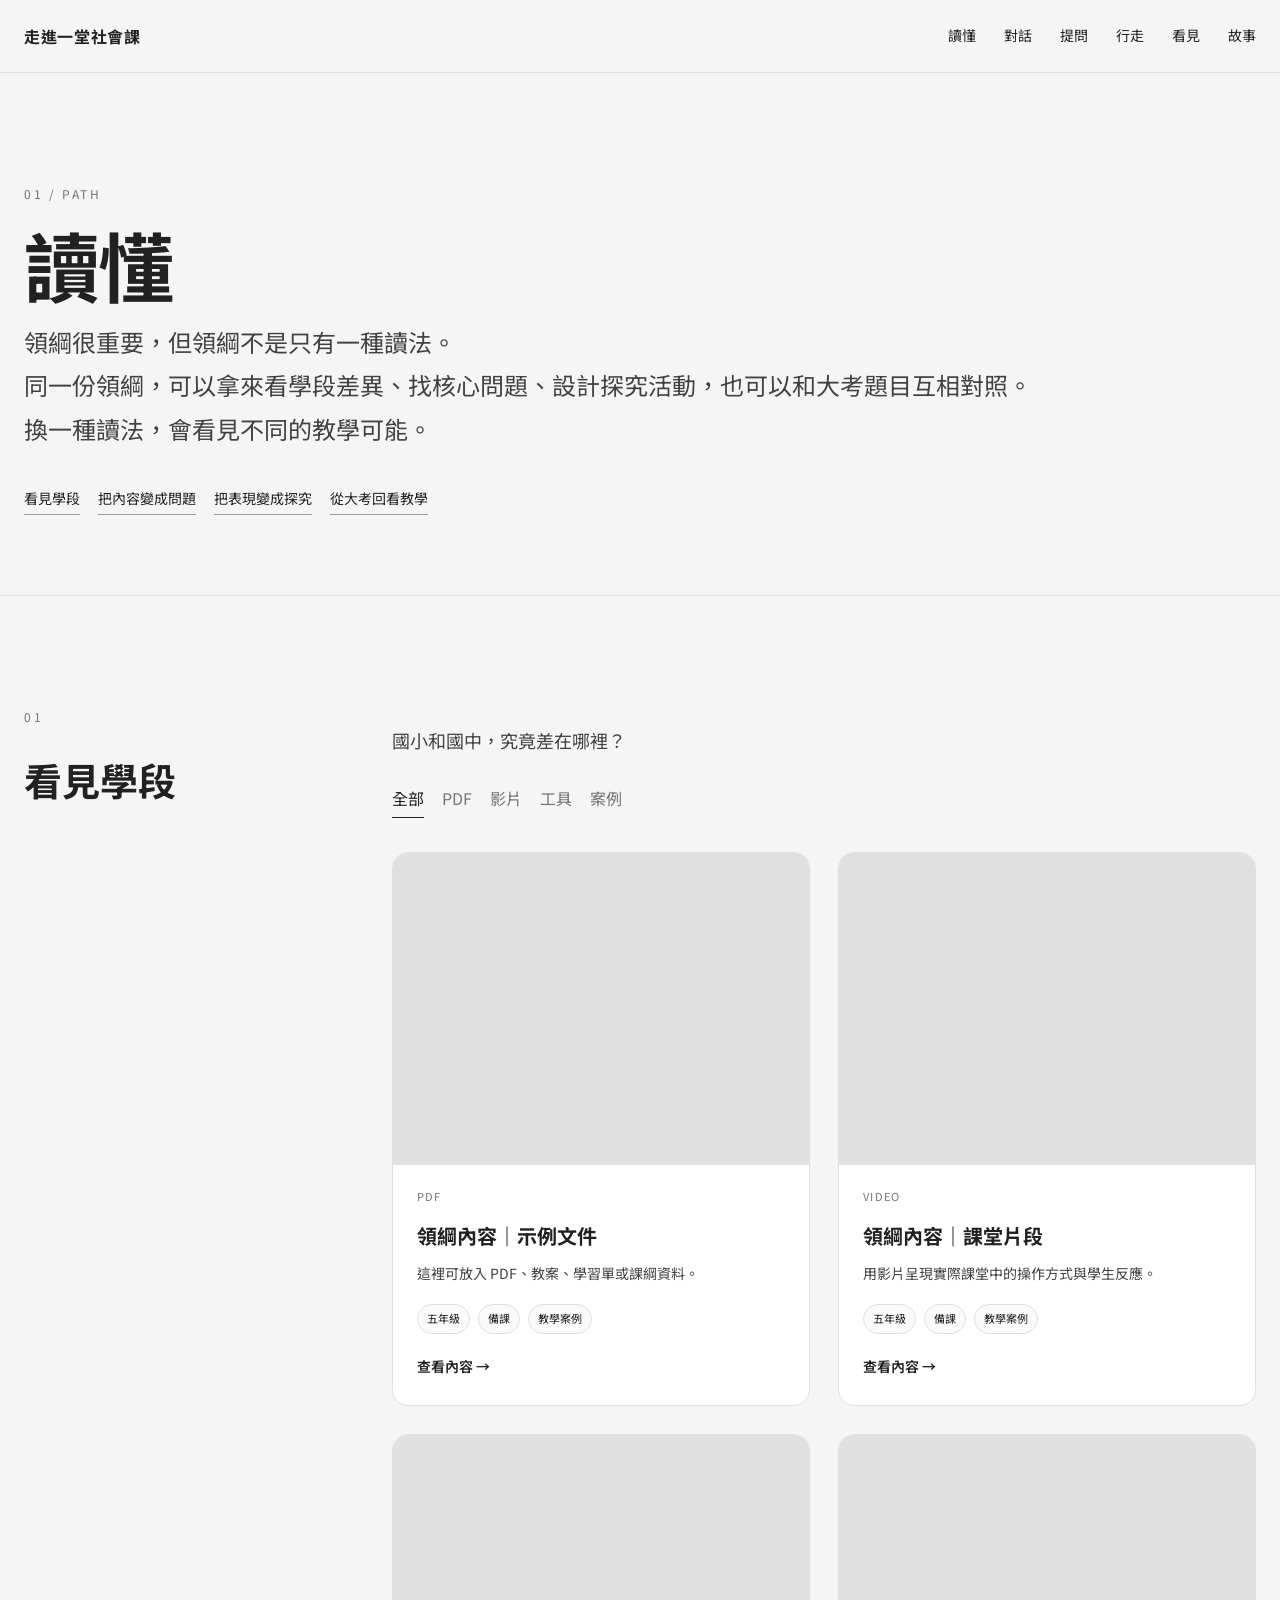
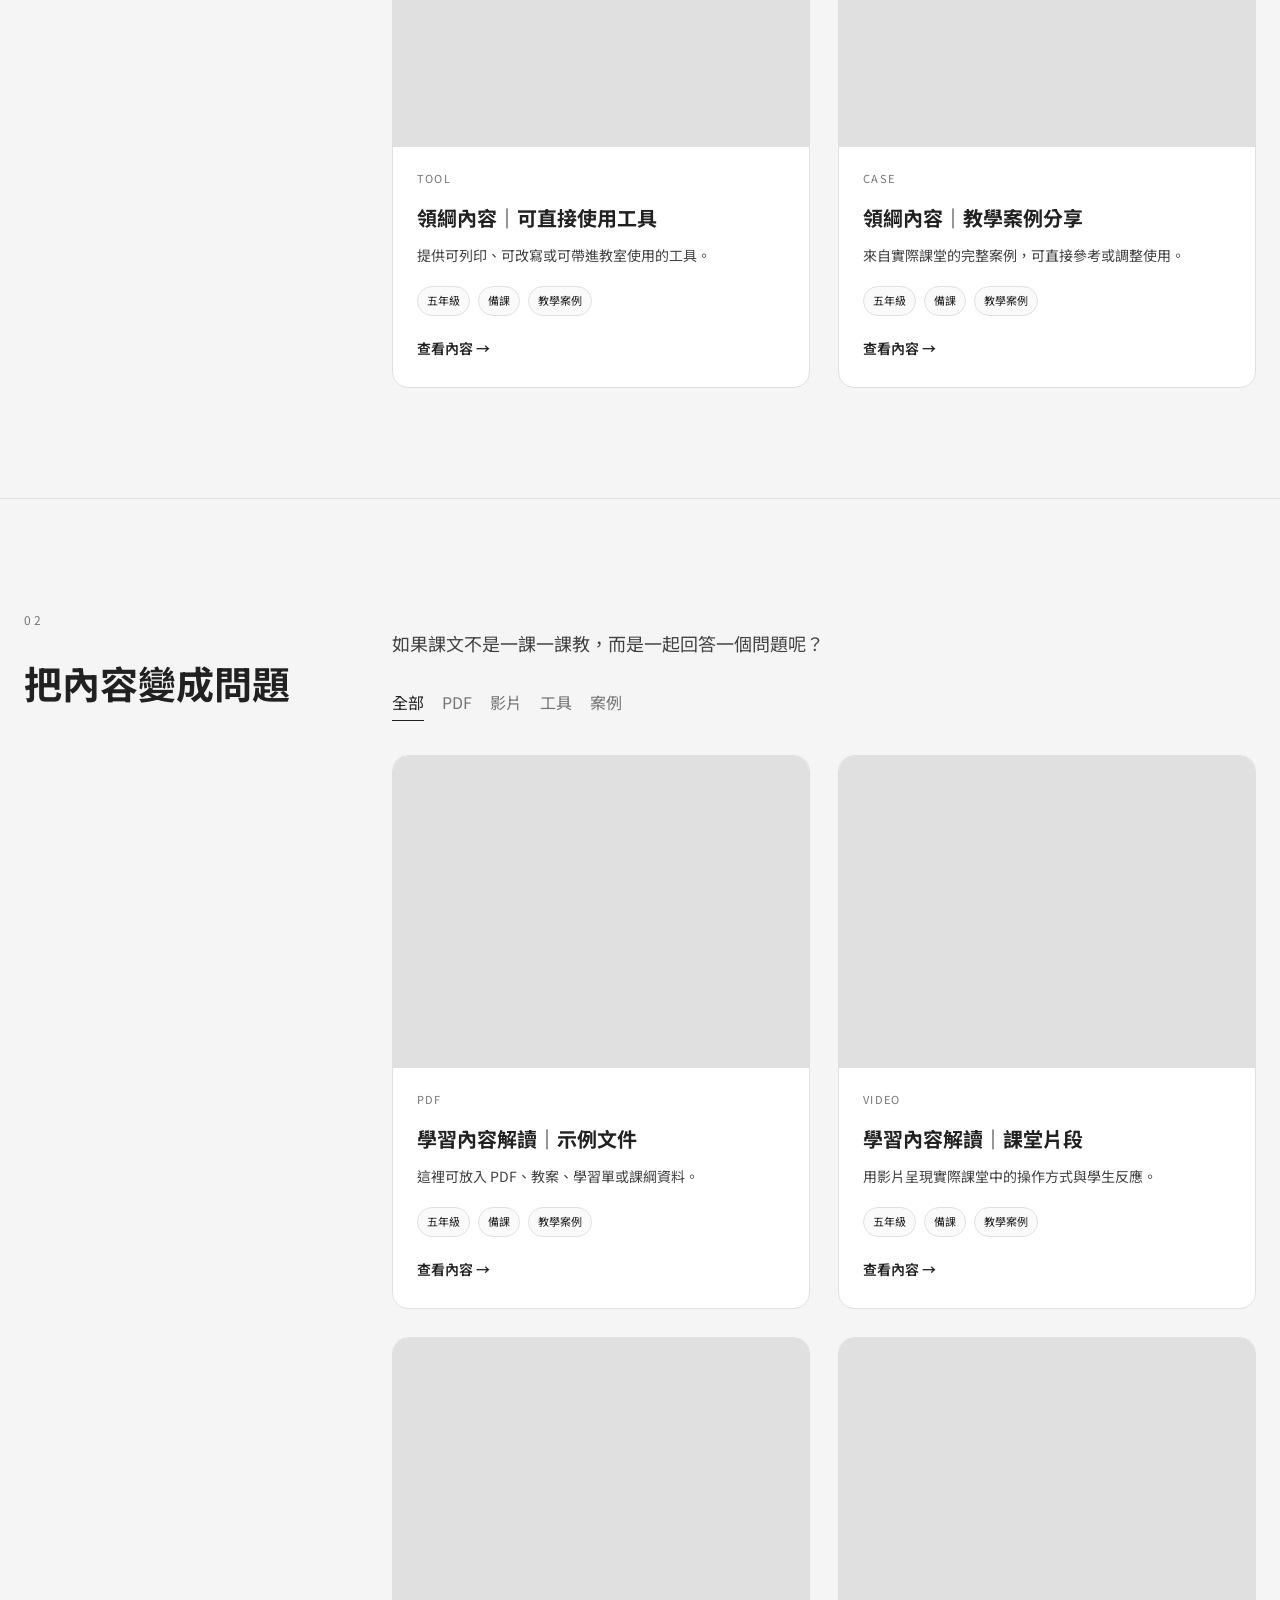
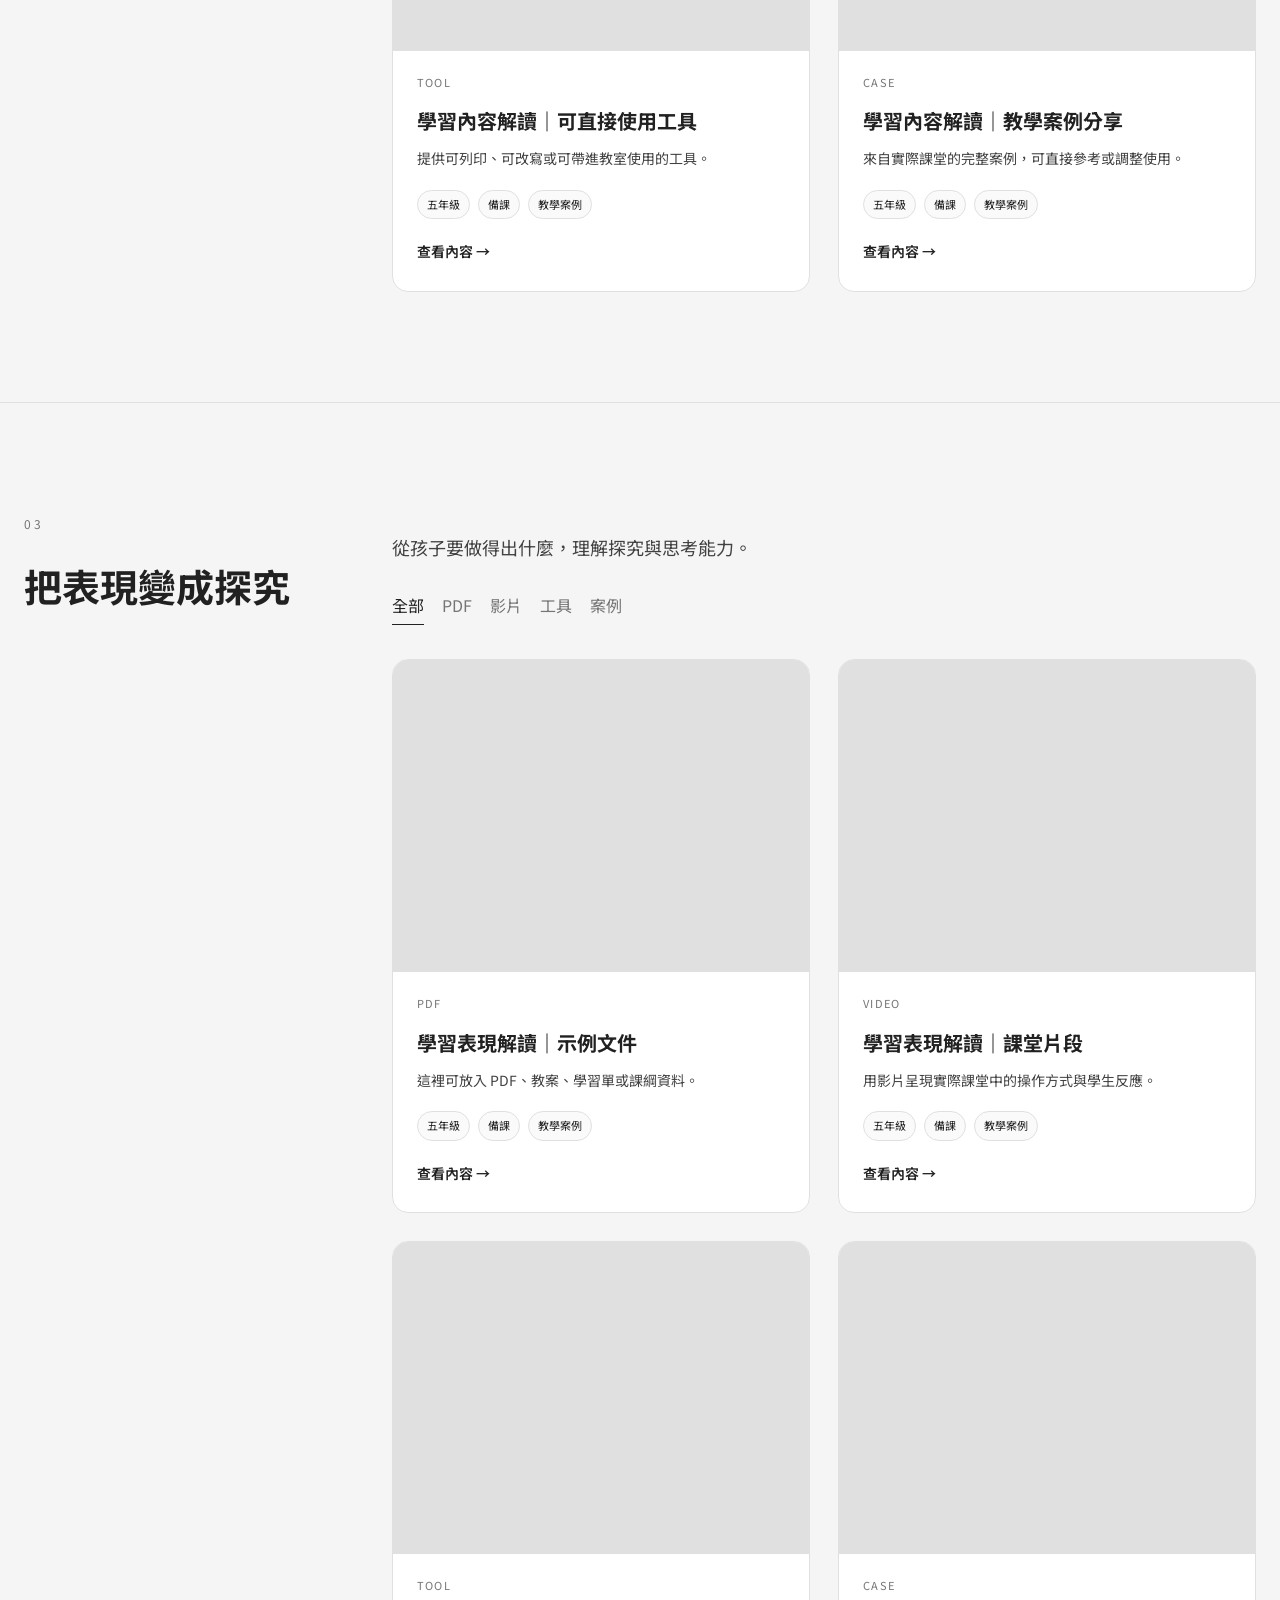
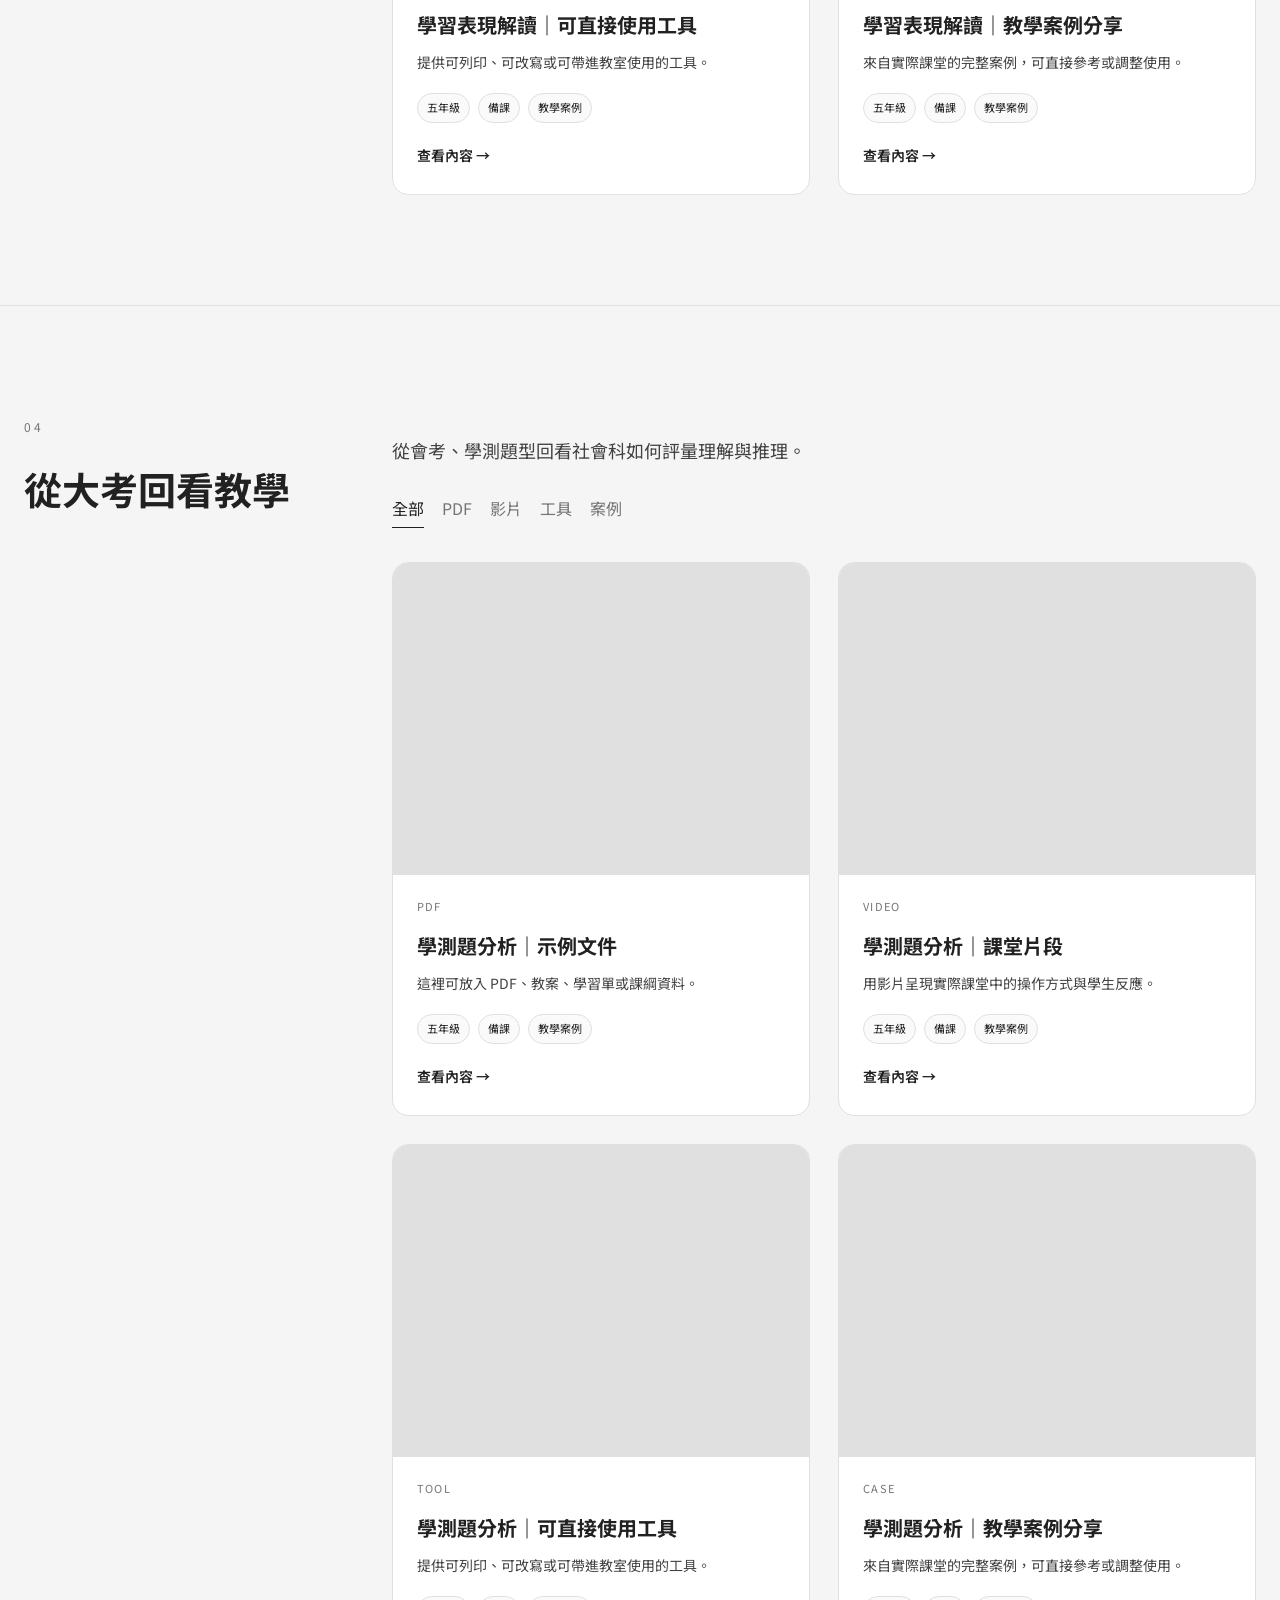
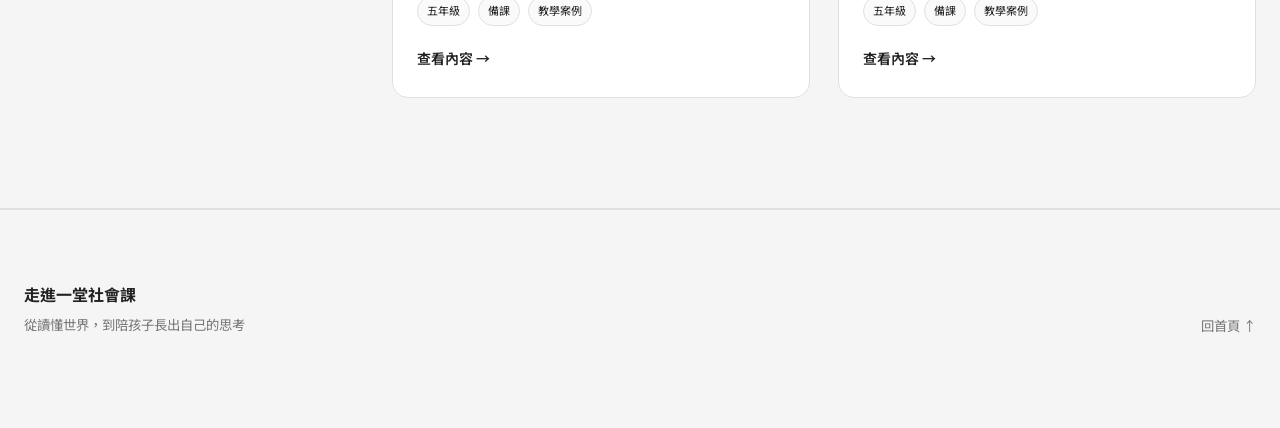
==== commit f4a06127: "更新網頁" ====
--- a/read.html
+++ b/read.html
@@ -1,4 +1,4 @@
 <!doctype html><html lang="zh-Hant"><head><meta charset="utf-8"><meta name="viewport" content="width=device-width,initial-scale=1"><title>讀懂｜走進一堂社會課</title><link rel="preconnect" href="https://fonts.googleapis.com"><link rel="preconnect" href="https://fonts.gstatic.com" crossorigin><link href="https://fonts.googleapis.com/css2?family=Noto+Sans+TC:wght@400;500;700;900&family=Inter:wght@400;500;600;700&family=Zen+Maru+Gothic:wght@500;700;900&display=swap" rel="stylesheet"><link rel="stylesheet" href="styles.css"></head><body>
 <header class="site-header"><div class="container nav"><a class="brand" href="index.html">走進一堂社會課</a><nav class="nav-links"><a href="read.html">讀懂</a><a href="dialogue.html">對話</a><a href="question.html">提問</a><a href="walk.html">行走</a><a href="see.html">看見</a><a href="story.html">故事</a></nav></div></header>
-<main><section class="page-hero"><div class="container" data-reveal><div class="eyebrow">01 / PATH</div><h1 class="page-title">讀懂</h1><p class="page-kicker">領綱很重要，但領綱不是只有一種讀法。<br>同一份領綱，可以拿來看學段差異、找核心問題、設計探究活動，也可以和大考題目互相對照。<br>換一種讀法，會看見不同的教學可能。</p><div class="anchor-nav"><a href="#guideline">看見學段</a><a href="#content">把內容變成問題</a><a href="#performance">把表現變成探究</a><a href="#assessment">從大考回看教學</a></div></div></section><section class="content-block" id="guideline"><div class="container"><div class="content-grid"><div data-reveal><div class="eyebrow">01</div><h2>領綱內容</h2></div><div data-reveal><p class="lead">領綱的一種、兩種、三種.......的讀法，我們一起試試看</p><div class="resource-filters"><button class="filter-btn active" data-filter="all">全部</button><button class="filter-btn" data-filter="pdf">PDF</button><button class="filter-btn" data-filter="video">影片</button><button class="filter-btn" data-filter="tool">工具</button><button class="filter-btn" data-filter="case">案例</button></div><div class="resource-grid"><article class="resource-card" data-type="pdf"><div class="resource-photo"></div><div class="resource-caption"><div class="resource-type">PDF</div><h3>領綱內容｜示例文件</h3><p>這裡可放入 PDF、教案、學習單或課綱資料。</p><div class="tags"><span class="tag">五年級</span><span class="tag">備課</span><span class="tag">教學案例</span></div><a class="resource-link" href="#">查看內容 →</a></div></article><article class="resource-card" data-type="video"><div class="resource-photo"></div><div class="resource-caption"><div class="resource-type">VIDEO</div><h3>領綱內容｜課堂片段</h3><p>用影片呈現實際課堂中的操作方式與學生反應。</p><div class="tags"><span class="tag">五年級</span><span class="tag">備課</span><span class="tag">教學案例</span></div><a class="resource-link" href="#">查看內容 →</a></div></article><article class="resource-card" data-type="tool"><div class="resource-photo"></div><div class="resource-caption"><div class="resource-type">TOOL</div><h3>領綱內容｜可直接使用工具</h3><p>提供可列印、可改寫或可帶進教室使用的工具。</p><div class="tags"><span class="tag">五年級</span><span class="tag">備課</span><span class="tag">教學案例</span></div><a class="resource-link" href="#">查看內容 →</a></div></article><article class="resource-card" data-type="case"><div class="resource-photo"></div><div class="resource-caption"><div class="resource-type">CASE</div><h3>領綱內容｜教學案例分享</h3><p>來自實際課堂的完整案例，可直接參考或調整使用。</p><div class="tags"><span class="tag">五年級</span><span class="tag">備課</span><span class="tag">教學案例</span></div><a class="resource-link" href="#">查看內容 →</a></div></article></div></div></div></div></section><section class="content-block" id="content"><div class="container"><div class="content-grid"><div data-reveal><div class="eyebrow">02</div><h2>學習內容解讀</h2></div><div data-reveal><p class="lead">把抽象條目轉譯成容易掌握的課堂焦點。</p><div class="resource-filters"><button class="filter-btn active" data-filter="all">全部</button><button class="filter-btn" data-filter="pdf">PDF</button><button class="filter-btn" data-filter="video">影片</button><button class="filter-btn" data-filter="tool">工具</button><button class="filter-btn" data-filter="case">案例</button></div><div class="resource-grid"><article class="resource-card" data-type="pdf"><div class="resource-photo"></div><div class="resource-caption"><div class="resource-type">PDF</div><h3>學習內容解讀｜示例文件</h3><p>這裡可放入 PDF、教案、學習單或課綱資料。</p><div class="tags"><span class="tag">五年級</span><span class="tag">備課</span><span class="tag">教學案例</span></div><a class="resource-link" href="#">查看內容 →</a></div></article><article class="resource-card" data-type="video"><div class="resource-photo"></div><div class="resource-caption"><div class="resource-type">VIDEO</div><h3>學習內容解讀｜課堂片段</h3><p>用影片呈現實際課堂中的操作方式與學生反應。</p><div class="tags"><span class="tag">五年級</span><span class="tag">備課</span><span class="tag">教學案例</span></div><a class="resource-link" href="#">查看內容 →</a></div></article><article class="resource-card" data-type="tool"><div class="resource-photo"></div><div class="resource-caption"><div class="resource-type">TOOL</div><h3>學習內容解讀｜可直接使用工具</h3><p>提供可列印、可改寫或可帶進教室使用的工具。</p><div class="tags"><span class="tag">五年級</span><span class="tag">備課</span><span class="tag">教學案例</span></div><a class="resource-link" href="#">查看內容 →</a></div></article><article class="resource-card" data-type="case"><div class="resource-photo"></div><div class="resource-caption"><div class="resource-type">CASE</div><h3>學習內容解讀｜教學案例分享</h3><p>來自實際課堂的完整案例，可直接參考或調整使用。</p><div class="tags"><span class="tag">五年級</span><span class="tag">備課</span><span class="tag">教學案例</span></div><a class="resource-link" href="#">查看內容 →</a></div></article></div></div></div></div></section><section class="content-block" id="performance"><div class="container"><div class="content-grid"><div data-reveal><div class="eyebrow">03</div><h2>學習表現解讀</h2></div><div data-reveal><p class="lead">從孩子要做得出什麼，理解探究與思考能力。</p><div class="resource-filters"><button class="filter-btn active" data-filter="all">全部</button><button class="filter-btn" data-filter="pdf">PDF</button><button class="filter-btn" data-filter="video">影片</button><button class="filter-btn" data-filter="tool">工具</button><button class="filter-btn" data-filter="case">案例</button></div><div class="resource-grid"><article class="resource-card" data-type="pdf"><div class="resource-photo"></div><div class="resource-caption"><div class="resource-type">PDF</div><h3>學習表現解讀｜示例文件</h3><p>這裡可放入 PDF、教案、學習單或課綱資料。</p><div class="tags"><span class="tag">五年級</span><span class="tag">備課</span><span class="tag">教學案例</span></div><a class="resource-link" href="#">查看內容 →</a></div></article><article class="resource-card" data-type="video"><div class="resource-photo"></div><div class="resource-caption"><div class="resource-type">VIDEO</div><h3>學習表現解讀｜課堂片段</h3><p>用影片呈現實際課堂中的操作方式與學生反應。</p><div class="tags"><span class="tag">五年級</span><span class="tag">備課</span><span class="tag">教學案例</span></div><a class="resource-link" href="#">查看內容 →</a></div></article><article class="resource-card" data-type="tool"><div class="resource-photo"></div><div class="resource-caption"><div class="resource-type">TOOL</div><h3>學習表現解讀｜可直接使用工具</h3><p>提供可列印、可改寫或可帶進教室使用的工具。</p><div class="tags"><span class="tag">五年級</span><span class="tag">備課</span><span class="tag">教學案例</span></div><a class="resource-link" href="#">查看內容 →</a></div></article><article class="resource-card" data-type="case"><div class="resource-photo"></div><div class="resource-caption"><div class="resource-type">CASE</div><h3>學習表現解讀｜教學案例分享</h3><p>來自實際課堂的完整案例，可直接參考或調整使用。</p><div class="tags"><span class="tag">五年級</span><span class="tag">備課</span><span class="tag">教學案例</span></div><a class="resource-link" href="#">查看內容 →</a></div></article></div></div></div></div></section><section class="content-block" id="assessment"><div class="container"><div class="content-grid"><div data-reveal><div class="eyebrow">04</div><h2>學測題分析</h2></div><div data-reveal><p class="lead">從會考、學測題型回看社會科如何評量理解與推理。</p><div class="resource-filters"><button class="filter-btn active" data-filter="all">全部</button><button class="filter-btn" data-filter="pdf">PDF</button><button class="filter-btn" data-filter="video">影片</button><button class="filter-btn" data-filter="tool">工具</button><button class="filter-btn" data-filter="case">案例</button></div><div class="resource-grid"><article class="resource-card" data-type="pdf"><div class="resource-photo"></div><div class="resource-caption"><div class="resource-type">PDF</div><h3>學測題分析｜示例文件</h3><p>這裡可放入 PDF、教案、學習單或課綱資料。</p><div class="tags"><span class="tag">五年級</span><span class="tag">備課</span><span class="tag">教學案例</span></div><a class="resource-link" href="#">查看內容 →</a></div></article><article class="resource-card" data-type="video"><div class="resource-photo"></div><div class="resource-caption"><div class="resource-type">VIDEO</div><h3>學測題分析｜課堂片段</h3><p>用影片呈現實際課堂中的操作方式與學生反應。</p><div class="tags"><span class="tag">五年級</span><span class="tag">備課</span><span class="tag">教學案例</span></div><a class="resource-link" href="#">查看內容 →</a></div></article><article class="resource-card" data-type="tool"><div class="resource-photo"></div><div class="resource-caption"><div class="resource-type">TOOL</div><h3>學測題分析｜可直接使用工具</h3><p>提供可列印、可改寫或可帶進教室使用的工具。</p><div class="tags"><span class="tag">五年級</span><span class="tag">備課</span><span class="tag">教學案例</span></div><a class="resource-link" href="#">查看內容 →</a></div></article><article class="resource-card" data-type="case"><div class="resource-photo"></div><div class="resource-caption"><div class="resource-type">CASE</div><h3>學測題分析｜教學案例分享</h3><p>來自實際課堂的完整案例，可直接參考或調整使用。</p><div class="tags"><span class="tag">五年級</span><span class="tag">備課</span><span class="tag">教學案例</span></div><a class="resource-link" href="#">查看內容 →</a></div></article></div></div></div></div></section></main>
+<main><section class="page-hero"><div class="container" data-reveal><div class="eyebrow">01 / PATH</div><h1 class="page-title">讀懂</h1><p class="page-kicker">領綱很重要，但領綱不是只有一種讀法。<br>同一份領綱，可以拿來看學段差異、找核心問題、設計探究活動，也可以和大考題目互相對照。<br>換一種讀法，會看見不同的教學可能。</p><div class="anchor-nav"><a href="#guideline">看見學段</a><a href="#content">把內容變成問題</a><a href="#performance">把表現變成探究</a><a href="#assessment">從大考回看教學</a></div></div></section><section class="content-block" id="guideline"><div class="container"><div class="content-grid"><div data-reveal><div class="eyebrow">01</div><h2>看見學段</h2></div><div data-reveal><p class="lead">國小和國中，究竟差在哪裡？</p><div class="resource-filters"><button class="filter-btn active" data-filter="all">全部</button><button class="filter-btn" data-filter="pdf">PDF</button><button class="filter-btn" data-filter="video">影片</button><button class="filter-btn" data-filter="tool">工具</button><button class="filter-btn" data-filter="case">案例</button></div><div class="resource-grid"><article class="resource-card" data-type="pdf"><div class="resource-photo"></div><div class="resource-caption"><div class="resource-type">PDF</div><h3>領綱內容｜示例文件</h3><p>這裡可放入 PDF、教案、學習單或課綱資料。</p><div class="tags"><span class="tag">五年級</span><span class="tag">備課</span><span class="tag">教學案例</span></div><a class="resource-link" href="#">查看內容 →</a></div></article><article class="resource-card" data-type="video"><div class="resource-photo"></div><div class="resource-caption"><div class="resource-type">VIDEO</div><h3>領綱內容｜課堂片段</h3><p>用影片呈現實際課堂中的操作方式與學生反應。</p><div class="tags"><span class="tag">五年級</span><span class="tag">備課</span><span class="tag">教學案例</span></div><a class="resource-link" href="#">查看內容 →</a></div></article><article class="resource-card" data-type="tool"><div class="resource-photo"></div><div class="resource-caption"><div class="resource-type">TOOL</div><h3>領綱內容｜可直接使用工具</h3><p>提供可列印、可改寫或可帶進教室使用的工具。</p><div class="tags"><span class="tag">五年級</span><span class="tag">備課</span><span class="tag">教學案例</span></div><a class="resource-link" href="#">查看內容 →</a></div></article><article class="resource-card" data-type="case"><div class="resource-photo"></div><div class="resource-caption"><div class="resource-type">CASE</div><h3>領綱內容｜教學案例分享</h3><p>來自實際課堂的完整案例，可直接參考或調整使用。</p><div class="tags"><span class="tag">五年級</span><span class="tag">備課</span><span class="tag">教學案例</span></div><a class="resource-link" href="#">查看內容 →</a></div></article></div></div></div></div></section><section class="content-block" id="content"><div class="container"><div class="content-grid"><div data-reveal><div class="eyebrow">02</div><h2>把內容變成問題</h2></div><div data-reveal><p class="lead">如果課文不是一課一課教，而是一起回答一個問題呢？</p><div class="resource-filters"><button class="filter-btn active" data-filter="all">全部</button><button class="filter-btn" data-filter="pdf">PDF</button><button class="filter-btn" data-filter="video">影片</button><button class="filter-btn" data-filter="tool">工具</button><button class="filter-btn" data-filter="case">案例</button></div><div class="resource-grid"><article class="resource-card" data-type="pdf"><div class="resource-photo"></div><div class="resource-caption"><div class="resource-type">PDF</div><h3>學習內容解讀｜示例文件</h3><p>這裡可放入 PDF、教案、學習單或課綱資料。</p><div class="tags"><span class="tag">五年級</span><span class="tag">備課</span><span class="tag">教學案例</span></div><a class="resource-link" href="#">查看內容 →</a></div></article><article class="resource-card" data-type="video"><div class="resource-photo"></div><div class="resource-caption"><div class="resource-type">VIDEO</div><h3>學習內容解讀｜課堂片段</h3><p>用影片呈現實際課堂中的操作方式與學生反應。</p><div class="tags"><span class="tag">五年級</span><span class="tag">備課</span><span class="tag">教學案例</span></div><a class="resource-link" href="#">查看內容 →</a></div></article><article class="resource-card" data-type="tool"><div class="resource-photo"></div><div class="resource-caption"><div class="resource-type">TOOL</div><h3>學習內容解讀｜可直接使用工具</h3><p>提供可列印、可改寫或可帶進教室使用的工具。</p><div class="tags"><span class="tag">五年級</span><span class="tag">備課</span><span class="tag">教學案例</span></div><a class="resource-link" href="#">查看內容 →</a></div></article><article class="resource-card" data-type="case"><div class="resource-photo"></div><div class="resource-caption"><div class="resource-type">CASE</div><h3>學習內容解讀｜教學案例分享</h3><p>來自實際課堂的完整案例，可直接參考或調整使用。</p><div class="tags"><span class="tag">五年級</span><span class="tag">備課</span><span class="tag">教學案例</span></div><a class="resource-link" href="#">查看內容 →</a></div></article></div></div></div></div></section><section class="content-block" id="performance"><div class="container"><div class="content-grid"><div data-reveal><div class="eyebrow">03</div><h2>把表現變成探究</h2></div><div data-reveal><p class="lead">從孩子要做得出什麼，理解探究與思考能力。</p><div class="resource-filters"><button class="filter-btn active" data-filter="all">全部</button><button class="filter-btn" data-filter="pdf">PDF</button><button class="filter-btn" data-filter="video">影片</button><button class="filter-btn" data-filter="tool">工具</button><button class="filter-btn" data-filter="case">案例</button></div><div class="resource-grid"><article class="resource-card" data-type="pdf"><div class="resource-photo"></div><div class="resource-caption"><div class="resource-type">PDF</div><h3>學習表現解讀｜示例文件</h3><p>這裡可放入 PDF、教案、學習單或課綱資料。</p><div class="tags"><span class="tag">五年級</span><span class="tag">備課</span><span class="tag">教學案例</span></div><a class="resource-link" href="#">查看內容 →</a></div></article><article class="resource-card" data-type="video"><div class="resource-photo"></div><div class="resource-caption"><div class="resource-type">VIDEO</div><h3>學習表現解讀｜課堂片段</h3><p>用影片呈現實際課堂中的操作方式與學生反應。</p><div class="tags"><span class="tag">五年級</span><span class="tag">備課</span><span class="tag">教學案例</span></div><a class="resource-link" href="#">查看內容 →</a></div></article><article class="resource-card" data-type="tool"><div class="resource-photo"></div><div class="resource-caption"><div class="resource-type">TOOL</div><h3>學習表現解讀｜可直接使用工具</h3><p>提供可列印、可改寫或可帶進教室使用的工具。</p><div class="tags"><span class="tag">五年級</span><span class="tag">備課</span><span class="tag">教學案例</span></div><a class="resource-link" href="#">查看內容 →</a></div></article><article class="resource-card" data-type="case"><div class="resource-photo"></div><div class="resource-caption"><div class="resource-type">CASE</div><h3>學習表現解讀｜教學案例分享</h3><p>來自實際課堂的完整案例，可直接參考或調整使用。</p><div class="tags"><span class="tag">五年級</span><span class="tag">備課</span><span class="tag">教學案例</span></div><a class="resource-link" href="#">查看內容 →</a></div></article></div></div></div></div></section><section class="content-block" id="assessment"><div class="container"><div class="content-grid"><div data-reveal><div class="eyebrow">04</div><h2>從大考回看教學</h2></div><div data-reveal><p class="lead">從會考、學測題型回看社會科如何評量理解與推理。</p><div class="resource-filters"><button class="filter-btn active" data-filter="all">全部</button><button class="filter-btn" data-filter="pdf">PDF</button><button class="filter-btn" data-filter="video">影片</button><button class="filter-btn" data-filter="tool">工具</button><button class="filter-btn" data-filter="case">案例</button></div><div class="resource-grid"><article class="resource-card" data-type="pdf"><div class="resource-photo"></div><div class="resource-caption"><div class="resource-type">PDF</div><h3>學測題分析｜示例文件</h3><p>這裡可放入 PDF、教案、學習單或課綱資料。</p><div class="tags"><span class="tag">五年級</span><span class="tag">備課</span><span class="tag">教學案例</span></div><a class="resource-link" href="#">查看內容 →</a></div></article><article class="resource-card" data-type="video"><div class="resource-photo"></div><div class="resource-caption"><div class="resource-type">VIDEO</div><h3>學測題分析｜課堂片段</h3><p>用影片呈現實際課堂中的操作方式與學生反應。</p><div class="tags"><span class="tag">五年級</span><span class="tag">備課</span><span class="tag">教學案例</span></div><a class="resource-link" href="#">查看內容 →</a></div></article><article class="resource-card" data-type="tool"><div class="resource-photo"></div><div class="resource-caption"><div class="resource-type">TOOL</div><h3>學測題分析｜可直接使用工具</h3><p>提供可列印、可改寫或可帶進教室使用的工具。</p><div class="tags"><span class="tag">五年級</span><span class="tag">備課</span><span class="tag">教學案例</span></div><a class="resource-link" href="#">查看內容 →</a></div></article><article class="resource-card" data-type="case"><div class="resource-photo"></div><div class="resource-caption"><div class="resource-type">CASE</div><h3>學測題分析｜教學案例分享</h3><p>來自實際課堂的完整案例，可直接參考或調整使用。</p><div class="tags"><span class="tag">五年級</span><span class="tag">備課</span><span class="tag">教學案例</span></div><a class="resource-link" href="#">查看內容 →</a></div></article></div></div></div></div></section></main>
 <footer class="footer"><div class="container footer-grid"><div><strong>走進一堂社會課</strong><br><small>從讀懂世界，到陪孩子長出自己的思考</small></div><small><a href="index.html">回首頁 ↑</a></small></div></footer><script src="script.js"></script></body></html>
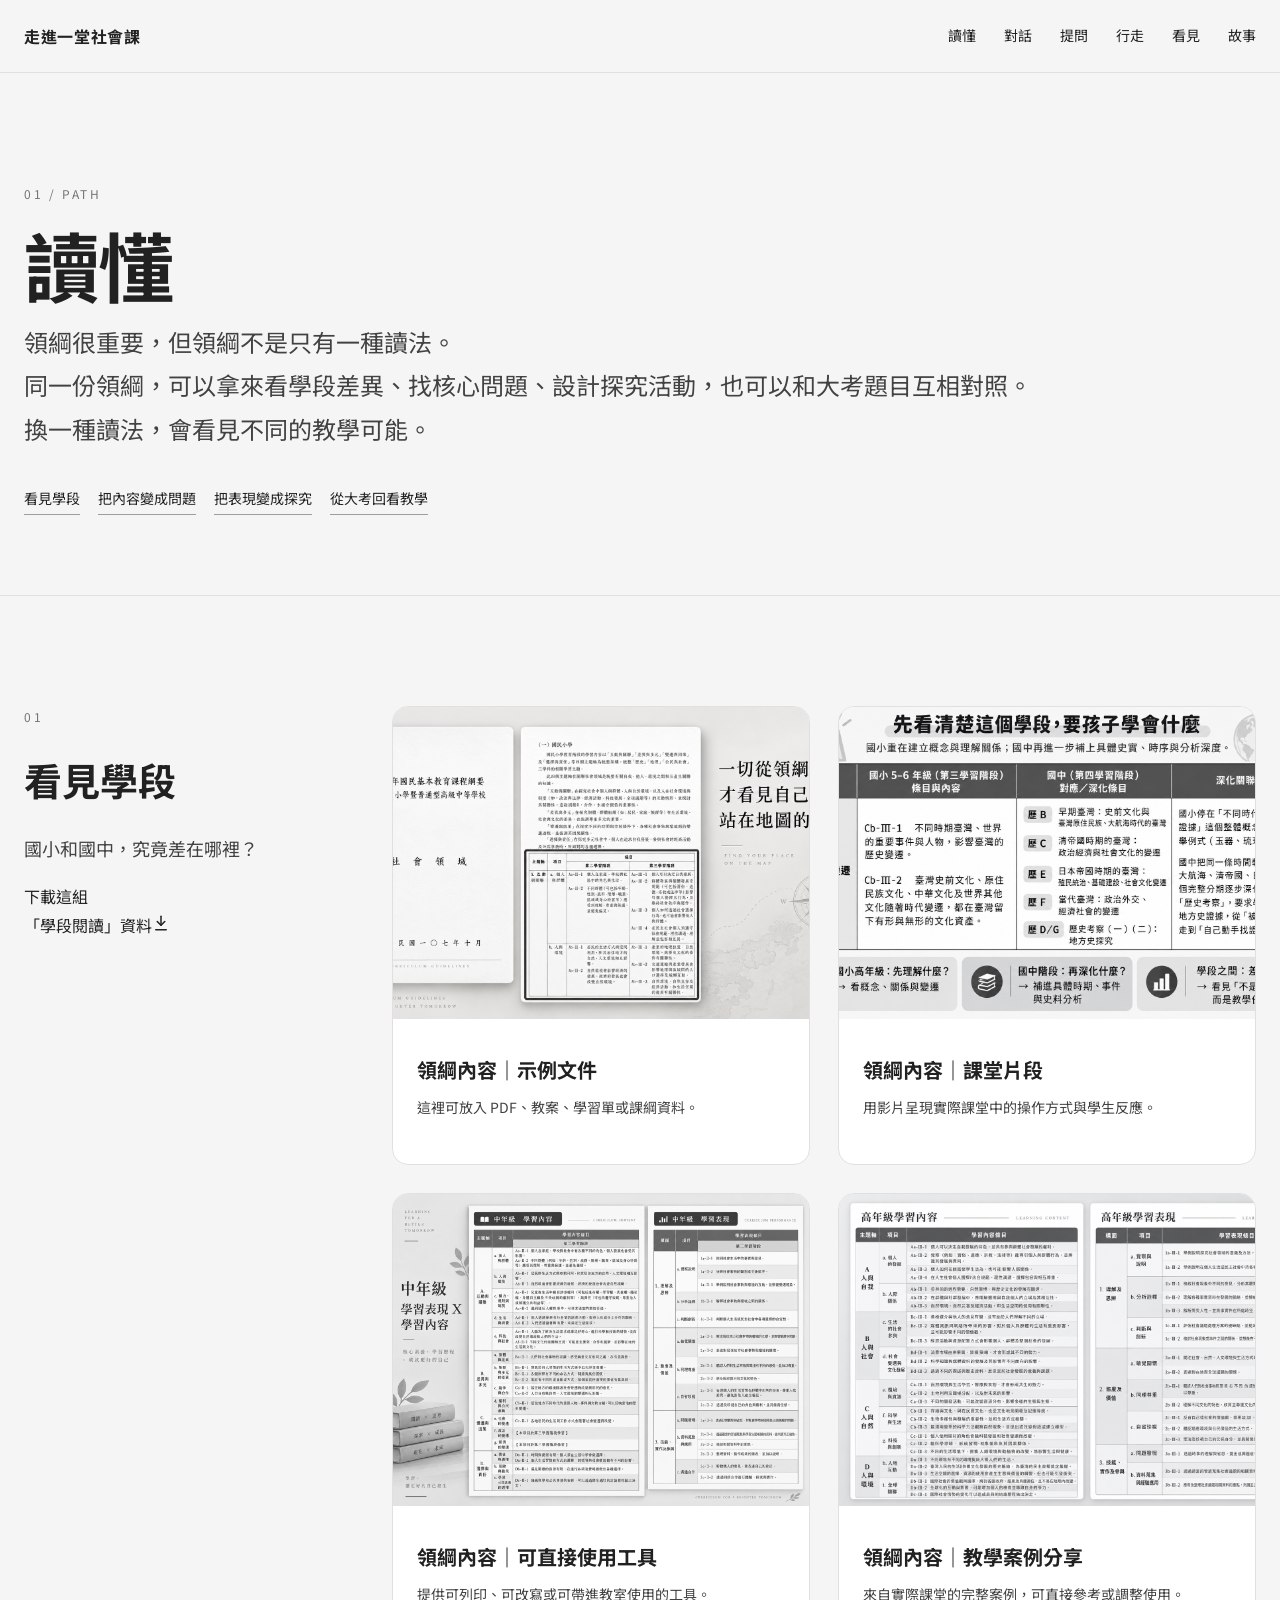
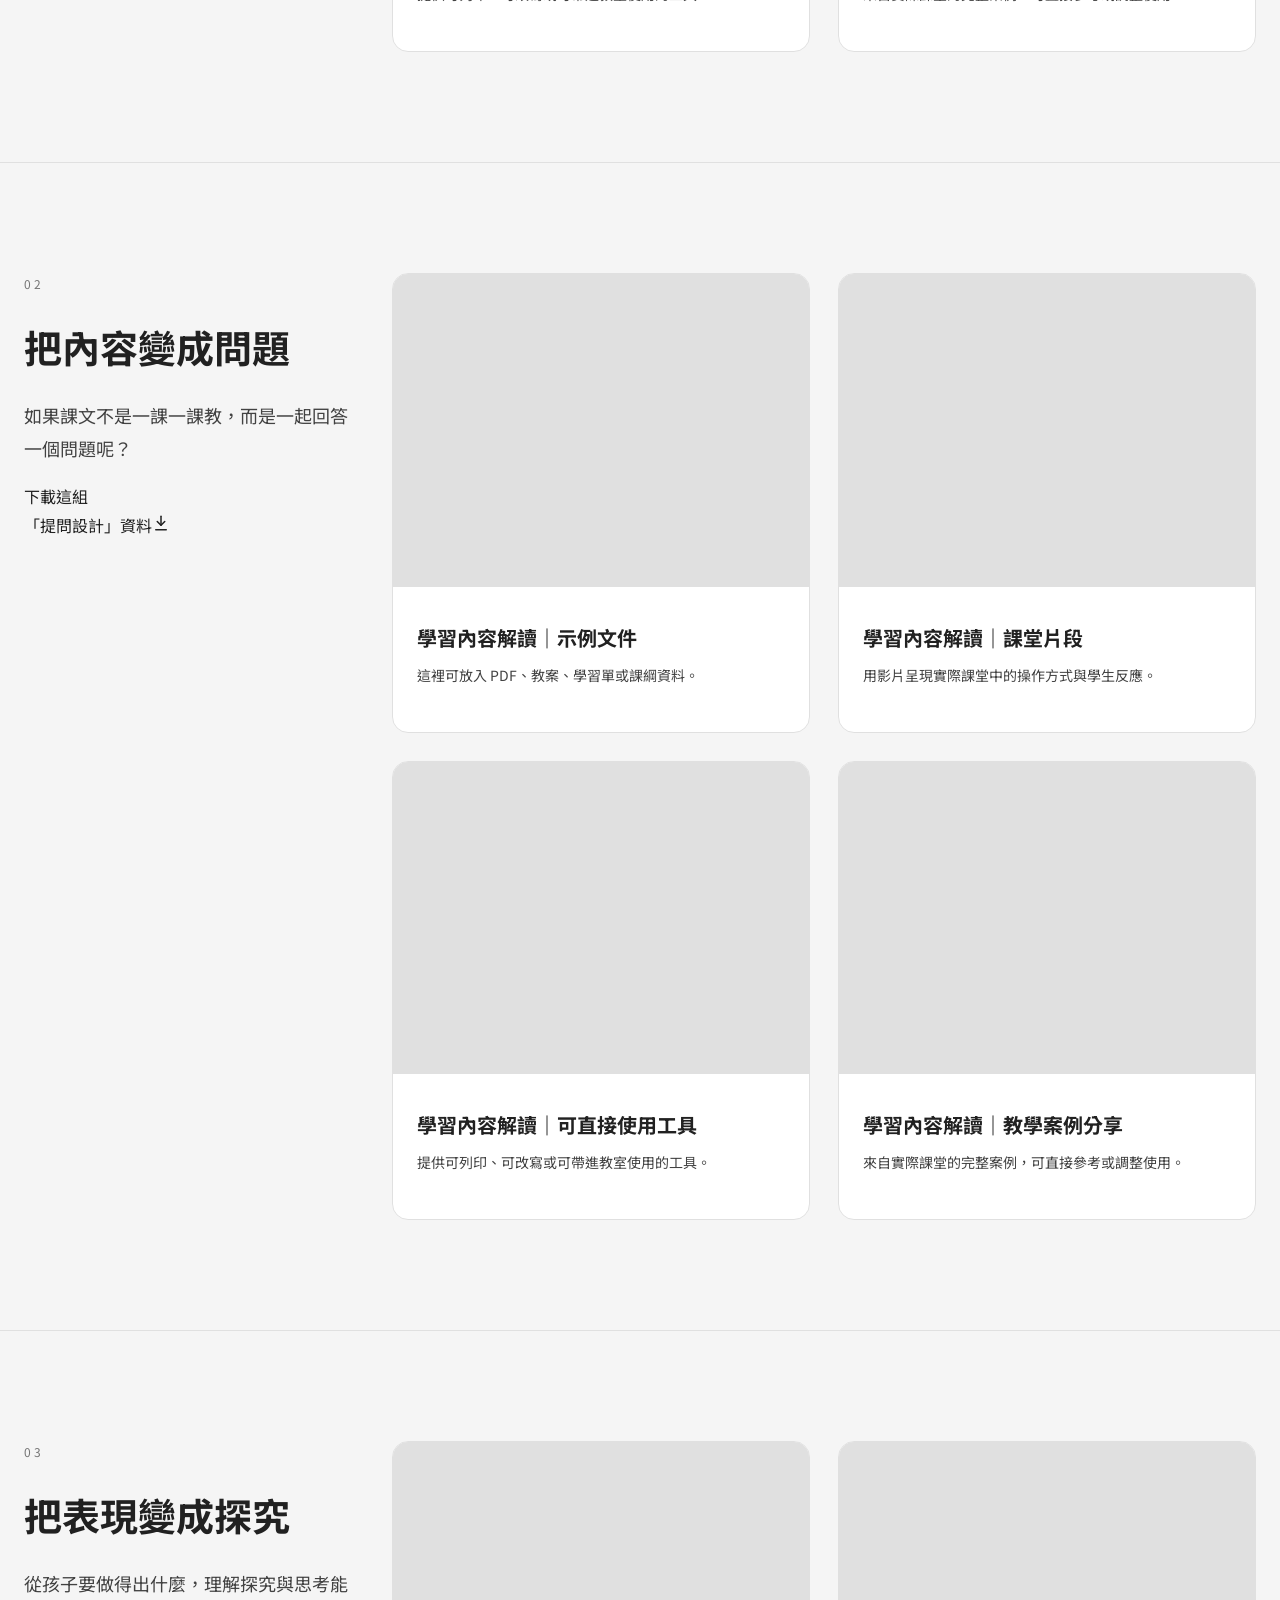
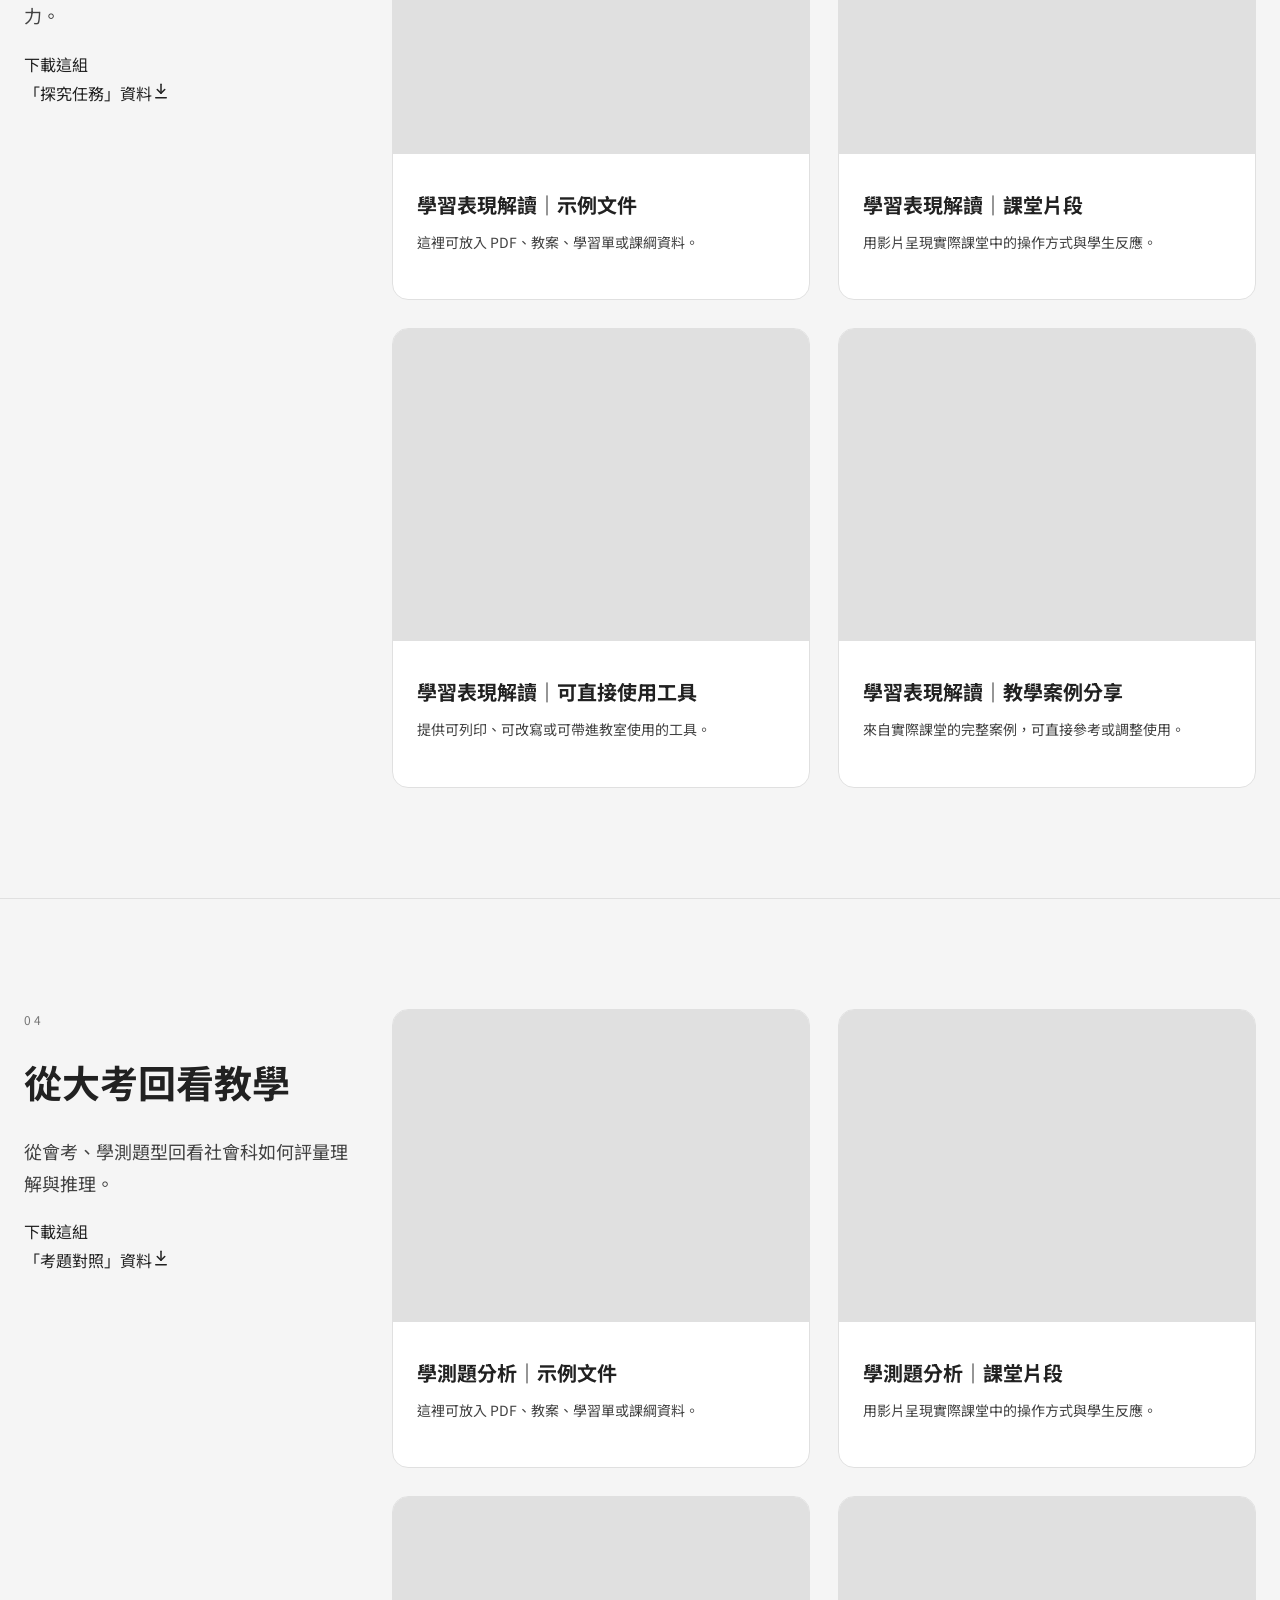
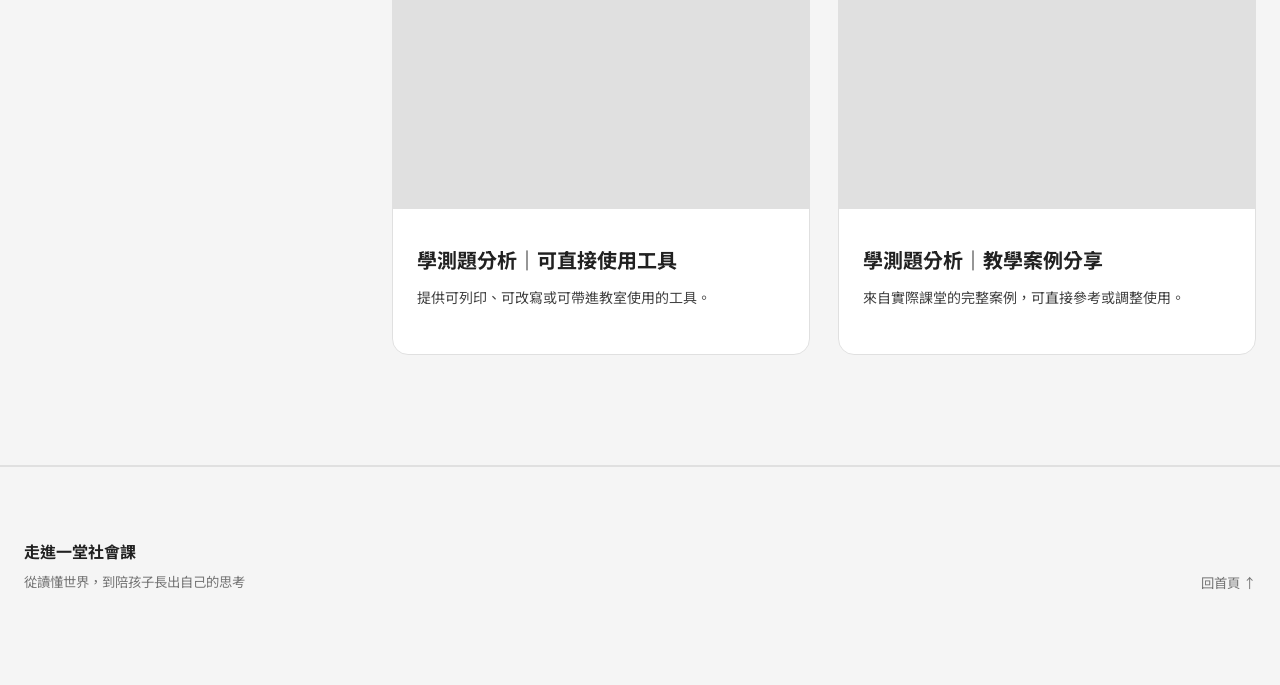
==== commit 2b4f3959: "更新網頁" ====
--- a/read.html
+++ b/read.html
@@ -1,4 +1,5 @@
-<!doctype html><html lang="zh-Hant"><head><meta charset="utf-8"><meta name="viewport" content="width=device-width,initial-scale=1"><title>讀懂｜走進一堂社會課</title><link rel="preconnect" href="https://fonts.googleapis.com"><link rel="preconnect" href="https://fonts.gstatic.com" crossorigin><link href="https://fonts.googleapis.com/css2?family=Noto+Sans+TC:wght@400;500;700;900&family=Inter:wght@400;500;600;700&family=Zen+Maru+Gothic:wght@500;700;900&display=swap" rel="stylesheet"><link rel="stylesheet" href="styles.css"></head><body>
+<!doctype html>
+<html lang="zh-Hant"><head><meta charset="utf-8"><meta name="viewport" content="width=device-width,initial-scale=1"><title>讀懂｜走進一堂社會課</title><link rel="preconnect" href="https://fonts.googleapis.com"><link rel="preconnect" href="https://fonts.gstatic.com" crossorigin=""><link href="https://fonts.googleapis.com/css2?family=Noto+Sans+TC:wght@400;500;700;900&amp;family=Inter:wght@400;500;600;700&amp;family=Zen+Maru+Gothic:wght@500;700;900&amp;display=swap" rel="stylesheet"><link rel="stylesheet" href="styles.css"></head><body>
 <header class="site-header"><div class="container nav"><a class="brand" href="index.html">走進一堂社會課</a><nav class="nav-links"><a href="read.html">讀懂</a><a href="dialogue.html">對話</a><a href="question.html">提問</a><a href="walk.html">行走</a><a href="see.html">看見</a><a href="story.html">故事</a></nav></div></header>
-<main><section class="page-hero"><div class="container" data-reveal><div class="eyebrow">01 / PATH</div><h1 class="page-title">讀懂</h1><p class="page-kicker">領綱很重要，但領綱不是只有一種讀法。<br>同一份領綱，可以拿來看學段差異、找核心問題、設計探究活動，也可以和大考題目互相對照。<br>換一種讀法，會看見不同的教學可能。</p><div class="anchor-nav"><a href="#guideline">看見學段</a><a href="#content">把內容變成問題</a><a href="#performance">把表現變成探究</a><a href="#assessment">從大考回看教學</a></div></div></section><section class="content-block" id="guideline"><div class="container"><div class="content-grid"><div data-reveal><div class="eyebrow">01</div><h2>看見學段</h2></div><div data-reveal><p class="lead">國小和國中，究竟差在哪裡？</p><div class="resource-filters"><button class="filter-btn active" data-filter="all">全部</button><button class="filter-btn" data-filter="pdf">PDF</button><button class="filter-btn" data-filter="video">影片</button><button class="filter-btn" data-filter="tool">工具</button><button class="filter-btn" data-filter="case">案例</button></div><div class="resource-grid"><article class="resource-card" data-type="pdf"><div class="resource-photo"></div><div class="resource-caption"><div class="resource-type">PDF</div><h3>領綱內容｜示例文件</h3><p>這裡可放入 PDF、教案、學習單或課綱資料。</p><div class="tags"><span class="tag">五年級</span><span class="tag">備課</span><span class="tag">教學案例</span></div><a class="resource-link" href="#">查看內容 →</a></div></article><article class="resource-card" data-type="video"><div class="resource-photo"></div><div class="resource-caption"><div class="resource-type">VIDEO</div><h3>領綱內容｜課堂片段</h3><p>用影片呈現實際課堂中的操作方式與學生反應。</p><div class="tags"><span class="tag">五年級</span><span class="tag">備課</span><span class="tag">教學案例</span></div><a class="resource-link" href="#">查看內容 →</a></div></article><article class="resource-card" data-type="tool"><div class="resource-photo"></div><div class="resource-caption"><div class="resource-type">TOOL</div><h3>領綱內容｜可直接使用工具</h3><p>提供可列印、可改寫或可帶進教室使用的工具。</p><div class="tags"><span class="tag">五年級</span><span class="tag">備課</span><span class="tag">教學案例</span></div><a class="resource-link" href="#">查看內容 →</a></div></article><article class="resource-card" data-type="case"><div class="resource-photo"></div><div class="resource-caption"><div class="resource-type">CASE</div><h3>領綱內容｜教學案例分享</h3><p>來自實際課堂的完整案例，可直接參考或調整使用。</p><div class="tags"><span class="tag">五年級</span><span class="tag">備課</span><span class="tag">教學案例</span></div><a class="resource-link" href="#">查看內容 →</a></div></article></div></div></div></div></section><section class="content-block" id="content"><div class="container"><div class="content-grid"><div data-reveal><div class="eyebrow">02</div><h2>把內容變成問題</h2></div><div data-reveal><p class="lead">如果課文不是一課一課教，而是一起回答一個問題呢？</p><div class="resource-filters"><button class="filter-btn active" data-filter="all">全部</button><button class="filter-btn" data-filter="pdf">PDF</button><button class="filter-btn" data-filter="video">影片</button><button class="filter-btn" data-filter="tool">工具</button><button class="filter-btn" data-filter="case">案例</button></div><div class="resource-grid"><article class="resource-card" data-type="pdf"><div class="resource-photo"></div><div class="resource-caption"><div class="resource-type">PDF</div><h3>學習內容解讀｜示例文件</h3><p>這裡可放入 PDF、教案、學習單或課綱資料。</p><div class="tags"><span class="tag">五年級</span><span class="tag">備課</span><span class="tag">教學案例</span></div><a class="resource-link" href="#">查看內容 →</a></div></article><article class="resource-card" data-type="video"><div class="resource-photo"></div><div class="resource-caption"><div class="resource-type">VIDEO</div><h3>學習內容解讀｜課堂片段</h3><p>用影片呈現實際課堂中的操作方式與學生反應。</p><div class="tags"><span class="tag">五年級</span><span class="tag">備課</span><span class="tag">教學案例</span></div><a class="resource-link" href="#">查看內容 →</a></div></article><article class="resource-card" data-type="tool"><div class="resource-photo"></div><div class="resource-caption"><div class="resource-type">TOOL</div><h3>學習內容解讀｜可直接使用工具</h3><p>提供可列印、可改寫或可帶進教室使用的工具。</p><div class="tags"><span class="tag">五年級</span><span class="tag">備課</span><span class="tag">教學案例</span></div><a class="resource-link" href="#">查看內容 →</a></div></article><article class="resource-card" data-type="case"><div class="resource-photo"></div><div class="resource-caption"><div class="resource-type">CASE</div><h3>學習內容解讀｜教學案例分享</h3><p>來自實際課堂的完整案例，可直接參考或調整使用。</p><div class="tags"><span class="tag">五年級</span><span class="tag">備課</span><span class="tag">教學案例</span></div><a class="resource-link" href="#">查看內容 →</a></div></article></div></div></div></div></section><section class="content-block" id="performance"><div class="container"><div class="content-grid"><div data-reveal><div class="eyebrow">03</div><h2>把表現變成探究</h2></div><div data-reveal><p class="lead">從孩子要做得出什麼，理解探究與思考能力。</p><div class="resource-filters"><button class="filter-btn active" data-filter="all">全部</button><button class="filter-btn" data-filter="pdf">PDF</button><button class="filter-btn" data-filter="video">影片</button><button class="filter-btn" data-filter="tool">工具</button><button class="filter-btn" data-filter="case">案例</button></div><div class="resource-grid"><article class="resource-card" data-type="pdf"><div class="resource-photo"></div><div class="resource-caption"><div class="resource-type">PDF</div><h3>學習表現解讀｜示例文件</h3><p>這裡可放入 PDF、教案、學習單或課綱資料。</p><div class="tags"><span class="tag">五年級</span><span class="tag">備課</span><span class="tag">教學案例</span></div><a class="resource-link" href="#">查看內容 →</a></div></article><article class="resource-card" data-type="video"><div class="resource-photo"></div><div class="resource-caption"><div class="resource-type">VIDEO</div><h3>學習表現解讀｜課堂片段</h3><p>用影片呈現實際課堂中的操作方式與學生反應。</p><div class="tags"><span class="tag">五年級</span><span class="tag">備課</span><span class="tag">教學案例</span></div><a class="resource-link" href="#">查看內容 →</a></div></article><article class="resource-card" data-type="tool"><div class="resource-photo"></div><div class="resource-caption"><div class="resource-type">TOOL</div><h3>學習表現解讀｜可直接使用工具</h3><p>提供可列印、可改寫或可帶進教室使用的工具。</p><div class="tags"><span class="tag">五年級</span><span class="tag">備課</span><span class="tag">教學案例</span></div><a class="resource-link" href="#">查看內容 →</a></div></article><article class="resource-card" data-type="case"><div class="resource-photo"></div><div class="resource-caption"><div class="resource-type">CASE</div><h3>學習表現解讀｜教學案例分享</h3><p>來自實際課堂的完整案例，可直接參考或調整使用。</p><div class="tags"><span class="tag">五年級</span><span class="tag">備課</span><span class="tag">教學案例</span></div><a class="resource-link" href="#">查看內容 →</a></div></article></div></div></div></div></section><section class="content-block" id="assessment"><div class="container"><div class="content-grid"><div data-reveal><div class="eyebrow">04</div><h2>從大考回看教學</h2></div><div data-reveal><p class="lead">從會考、學測題型回看社會科如何評量理解與推理。</p><div class="resource-filters"><button class="filter-btn active" data-filter="all">全部</button><button class="filter-btn" data-filter="pdf">PDF</button><button class="filter-btn" data-filter="video">影片</button><button class="filter-btn" data-filter="tool">工具</button><button class="filter-btn" data-filter="case">案例</button></div><div class="resource-grid"><article class="resource-card" data-type="pdf"><div class="resource-photo"></div><div class="resource-caption"><div class="resource-type">PDF</div><h3>學測題分析｜示例文件</h3><p>這裡可放入 PDF、教案、學習單或課綱資料。</p><div class="tags"><span class="tag">五年級</span><span class="tag">備課</span><span class="tag">教學案例</span></div><a class="resource-link" href="#">查看內容 →</a></div></article><article class="resource-card" data-type="video"><div class="resource-photo"></div><div class="resource-caption"><div class="resource-type">VIDEO</div><h3>學測題分析｜課堂片段</h3><p>用影片呈現實際課堂中的操作方式與學生反應。</p><div class="tags"><span class="tag">五年級</span><span class="tag">備課</span><span class="tag">教學案例</span></div><a class="resource-link" href="#">查看內容 →</a></div></article><article class="resource-card" data-type="tool"><div class="resource-photo"></div><div class="resource-caption"><div class="resource-type">TOOL</div><h3>學測題分析｜可直接使用工具</h3><p>提供可列印、可改寫或可帶進教室使用的工具。</p><div class="tags"><span class="tag">五年級</span><span class="tag">備課</span><span class="tag">教學案例</span></div><a class="resource-link" href="#">查看內容 →</a></div></article><article class="resource-card" data-type="case"><div class="resource-photo"></div><div class="resource-caption"><div class="resource-type">CASE</div><h3>學測題分析｜教學案例分享</h3><p>來自實際課堂的完整案例，可直接參考或調整使用。</p><div class="tags"><span class="tag">五年級</span><span class="tag">備課</span><span class="tag">教學案例</span></div><a class="resource-link" href="#">查看內容 →</a></div></article></div></div></div></div></section></main>
+<main><section class="page-hero"><div class="container" data-reveal=""><div class="eyebrow">01 / PATH</div><h1 class="page-title">讀懂</h1><p class="page-kicker">領綱很重要，但領綱不是只有一種讀法。<br>同一份領綱，可以拿來看學段差異、找核心問題、設計探究活動，也可以和大考題目互相對照。<br>換一種讀法，會看見不同的教學可能。</p><div class="anchor-nav"><a href="#guideline">看見學段</a><a href="#content">把內容變成問題</a><a href="#performance">把表現變成探究</a><a href="#assessment">從大考回看教學</a></div></div></section><section class="content-block" id="guideline"><div class="container"><div class="content-grid"><div data-reveal=""><div class="eyebrow">01</div><h2>看見學段</h2><p class="lead">國小和國中，究竟差在哪裡？</p><a class="resource-download" href="#"><span class="dl-text">下載這組<br>「學段閱讀」資料</span><span class="dl-icon" aria-hidden="true"><svg viewBox="0 0 24 24" width="18" height="18" fill="none" stroke="currentColor" stroke-width="2" stroke-linecap="round" stroke-linejoin="round"><path d="M12 3v12"></path><path d="M7 10l5 5 5-5"></path><path d="M5 21h14"></path></svg></span></a></div><div data-reveal=""><div class="resource-grid"><article class="resource-card" data-type="pdf"><div class="resource-photo" id="photo-0"><img src="[data-uri]